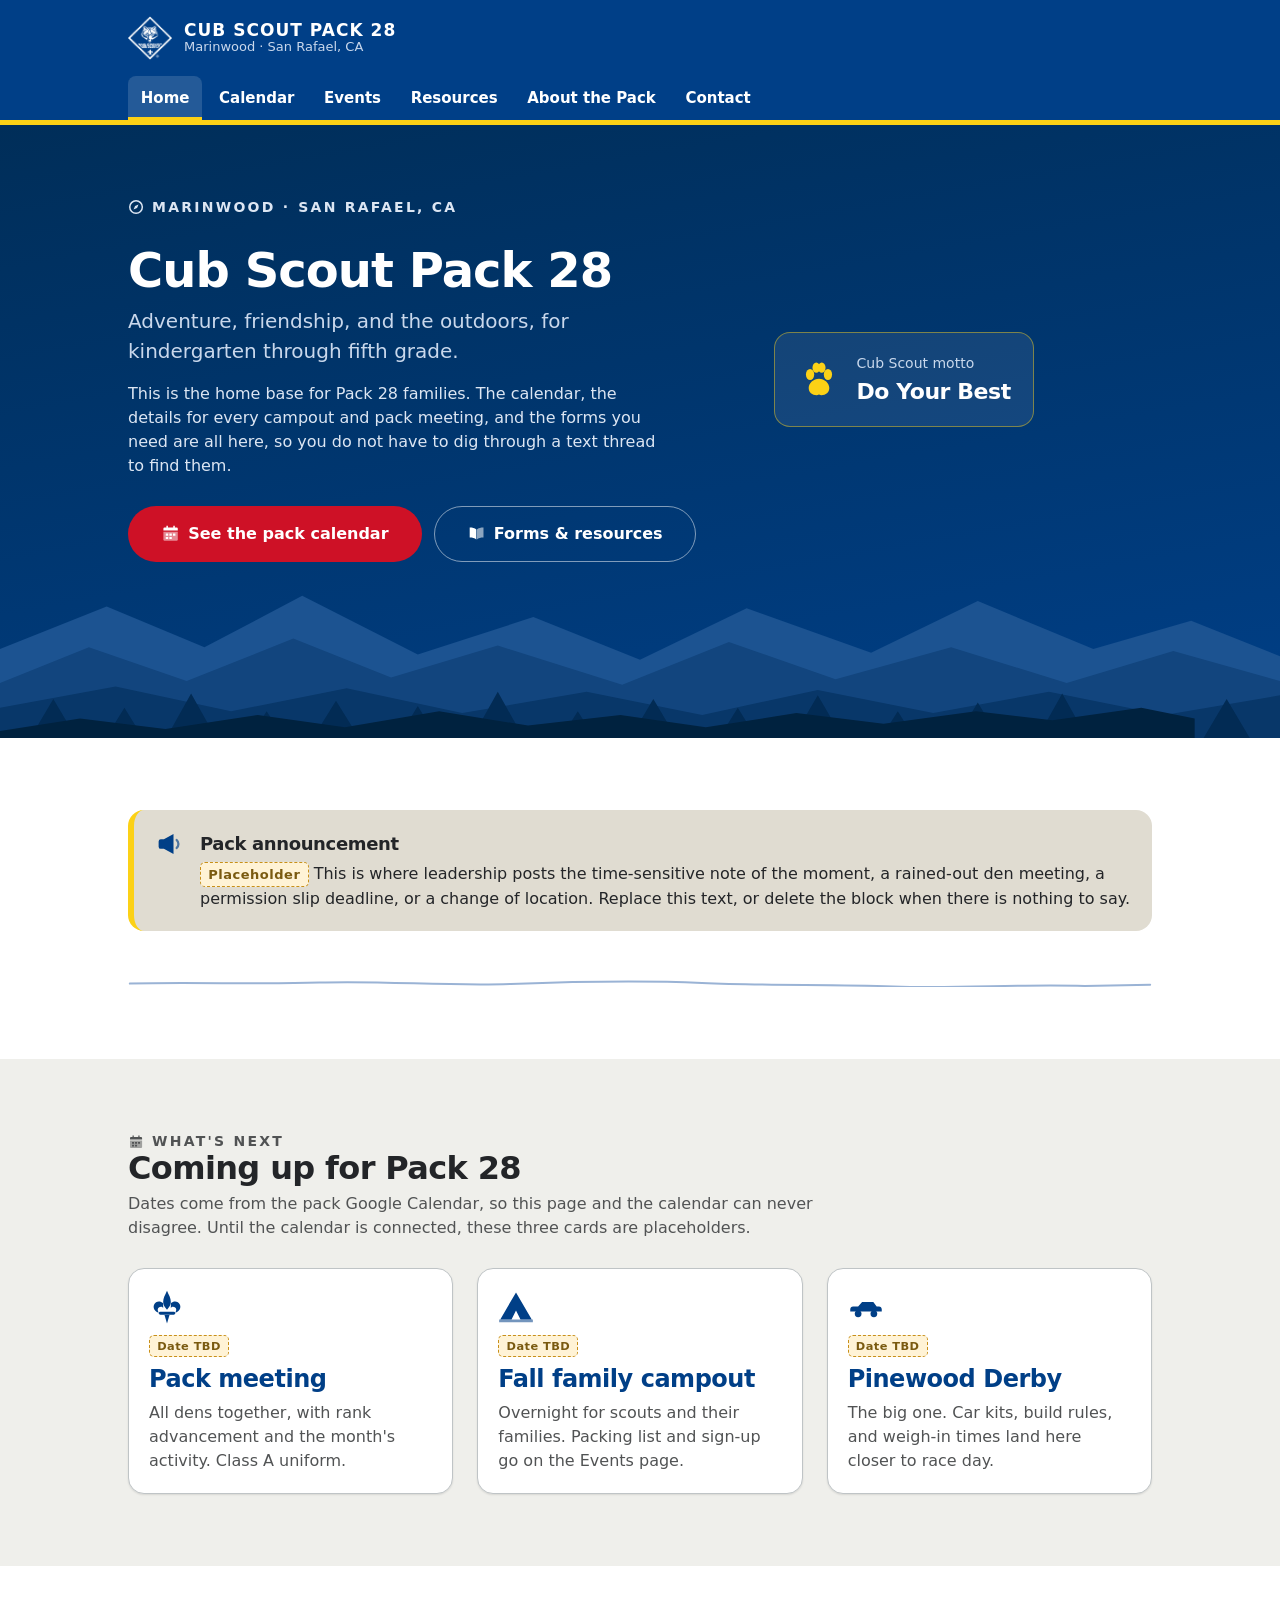
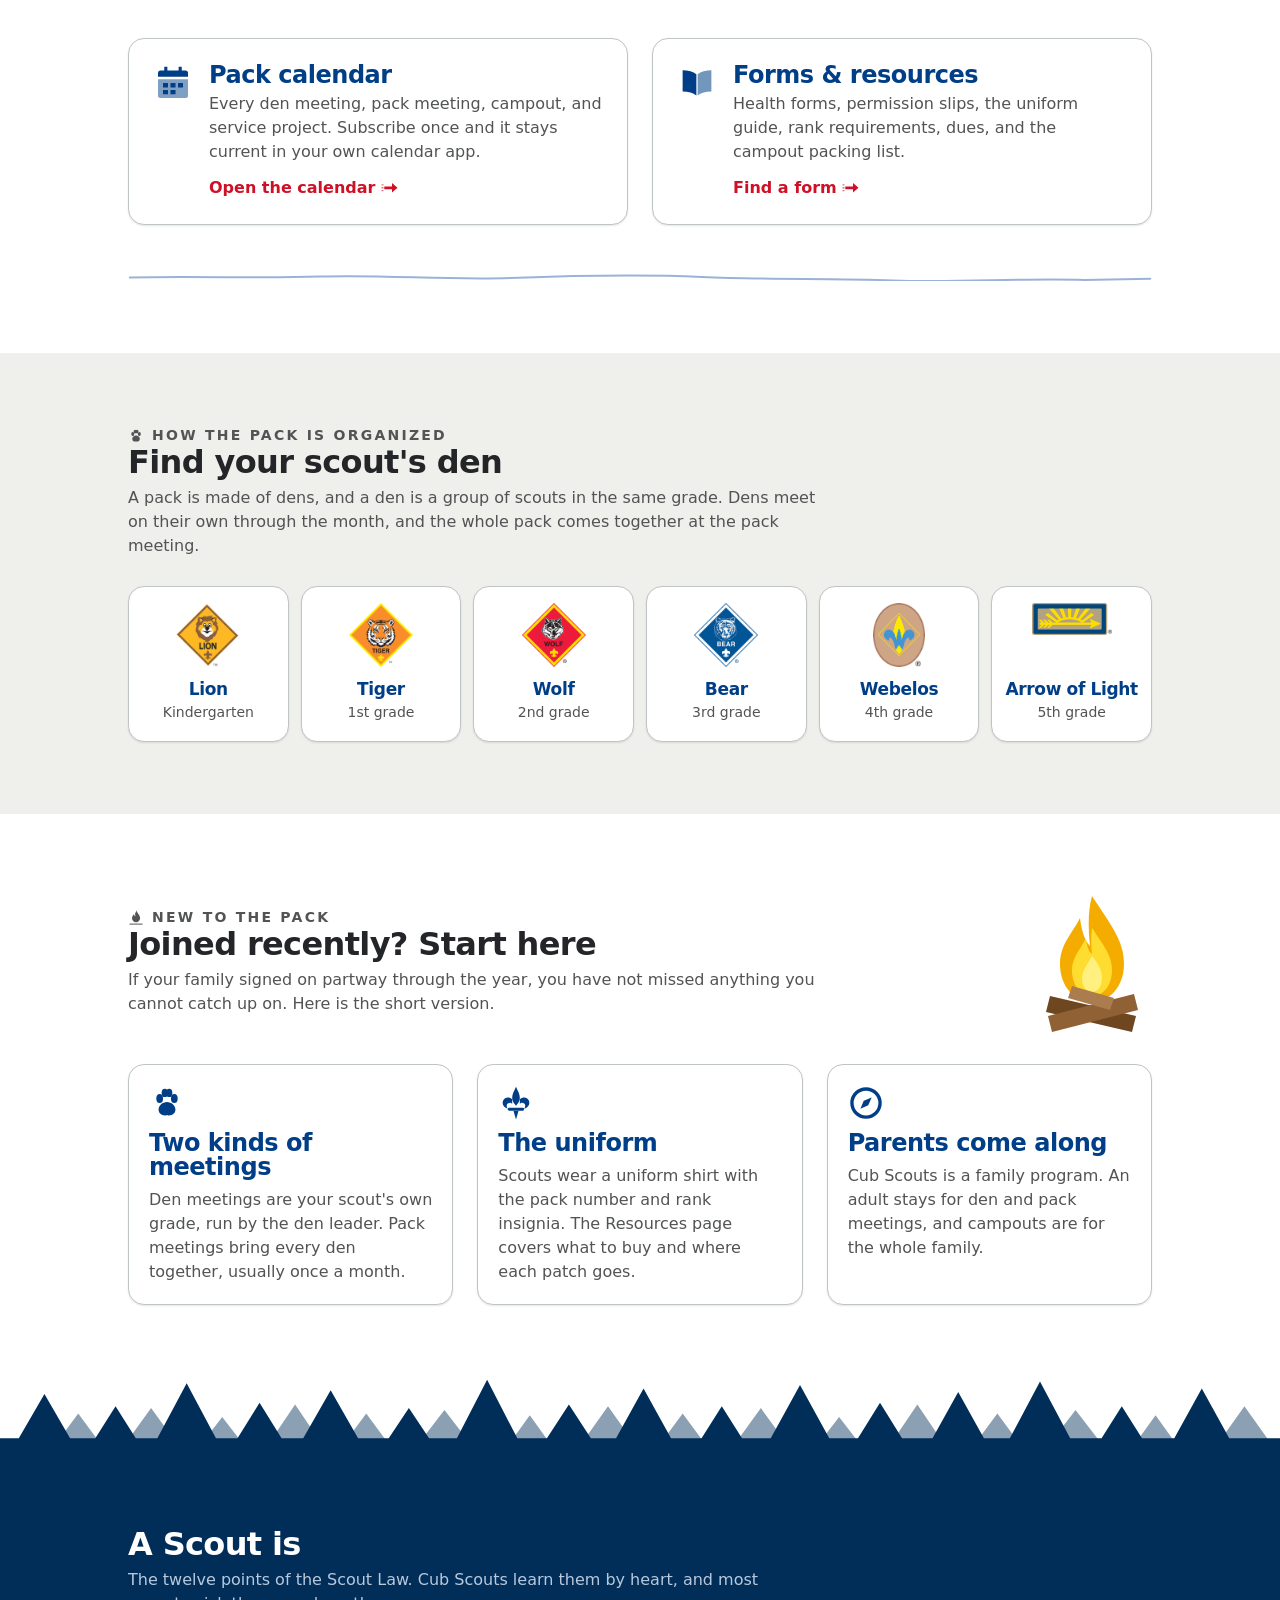
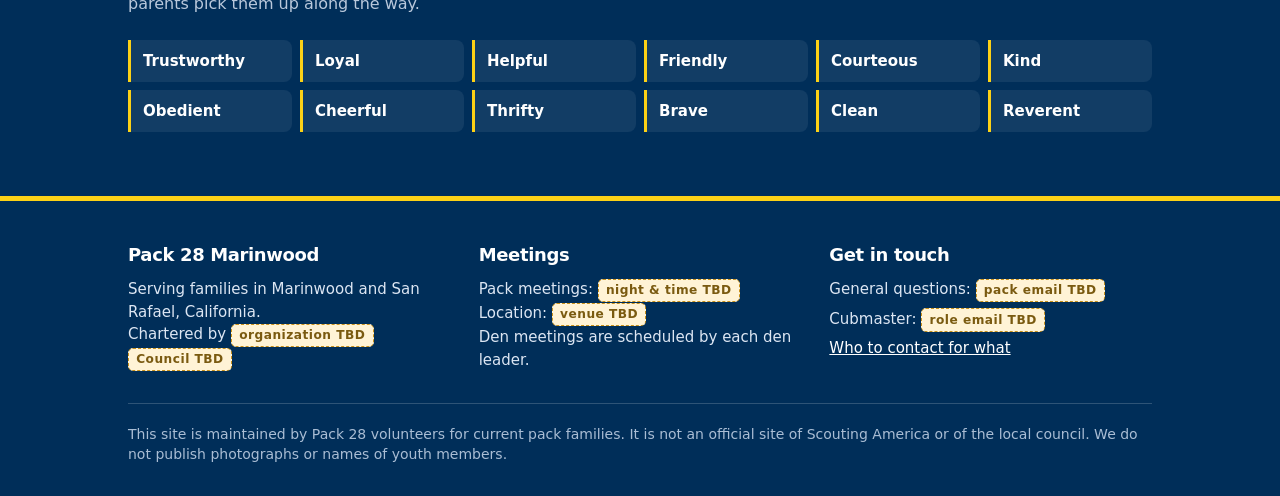
==== index.html @ e6766c7b "Publish Version 2 of the Pack 28 Marinwood site for side-by-side review with Version 1" ====
<!doctype html>
<!--
  Cub Scout Pack 28 Marinwood - homepage (v2)

  Built from "PRD - Cub Scout Pack 28 Website" and
  "Pack 28 Site Style Guide - Version 2". Tier 1 home page requirements:
  what's-next block, announcements, direct links to Calendar and Resources, and
  a plain statement of who the site is for.

  Content is unchanged from Version 1 on purpose. Version 2 is a restyle, so
  the two can be compared on design alone.

  Scope rules carried over from the PRD, do not break them:
    - no photographs of scouts, no youth names
    - no personal phone numbers, home addresses, or personal email addresses
    - event dates live in Google Calendar only, never duplicated into this HTML
  Anything still waiting on pack leadership is marked with <span class="tbd">
  rather than invented.

  This file is the source of truth for the shared layout. Edit the header, nav,
  footer, or sprite here, then run:  python3 tools/sync_shared.py
-->
<html lang="en">
<head>
<meta charset="utf-8">
<meta name="viewport" content="width=device-width, initial-scale=1">
<title>Cub Scout Pack 28 Marinwood | San Rafael, CA</title>
<meta name="description" content="Home base for the families of Cub Scout Pack 28 in Marinwood, San Rafael, California. Pack calendar, event details, forms, and family resources.">
<meta name="robots" content="noindex">
<link rel="stylesheet" href="assets/styles.css">
  <!-- build: 20260903-043119 -->
</head>
<body>

<a class="skip-link" href="#main">Skip to main content</a>

<!-- #shared:sprite -->
<!-- Icon sprite. Inline SVG so the only image requests are the official marks. -->
<svg class="sprite" aria-hidden="true" focusable="false" xmlns="http://www.w3.org/2000/svg">
  <symbol id="i-fleur" viewBox="0 0 64 64">
    <path d="M32 3c-3.6 8.4-6.8 12.6-6.8 20 0 5.5 2.7 8.6 6.8 13.7 4.1-5.1 6.8-8.2 6.8-13.7 0-7.4-3.2-11.6-6.8-20z"/>
    <path d="M25.2 25.2c-5.7-4.8-13.3-3.4-16 2.2-2.9 6 1 12.9 8.2 14.8-2.7-3.7-2.5-7.6.6-9.6 2.9-1.9 5.8-1 7.2 1.2z"/>
    <path d="M38.8 25.2c5.7-4.8 13.3-3.4 16 2.2 2.9 6-1 12.9-8.2 14.8 2.7-3.7 2.5-7.6-.6-9.6-2.9-1.9-5.8-1-7.2 1.2z"/>
    <rect x="17.5" y="40.5" width="29" height="5.2" rx="2.6"/>
    <path d="M27.6 46h8.8L32 61.5z"/>
  </symbol>
  <symbol id="i-paw" viewBox="0 0 64 64">
    <ellipse cx="19" cy="24" rx="6" ry="8"/>
    <ellipse cx="45" cy="24" rx="6" ry="8"/>
    <ellipse cx="28" cy="14" rx="5.5" ry="7.5"/>
    <ellipse cx="36" cy="14" rx="5.5" ry="7.5"/>
    <path d="M32 30c8 0 15 6.4 15 13.6 0 6.4-5 10.4-11.6 10.4-2.2 0-3.4-.8-3.4-.8s-1.2.8-3.4.8C22 54 17 50 17 43.6 17 36.4 24 30 32 30z"/>
  </symbol>
  <symbol id="i-car" viewBox="0 0 64 64">
    <path d="M4 36c0-3 2-5 5-5h9l7-8h20l6 8h4c3 0 5 2 5 5v4H4z"/>
    <circle cx="18" cy="44" r="6"/>
    <circle cx="46" cy="44" r="6"/>
  </symbol>
  <symbol id="i-fire" viewBox="0 0 64 64">
    <path d="M32 4c2 8-4 11-4 18 0 3 1 5 3 7-4-1-7-4-8-8-4 5-7 10-7 16 0 9 7 16 16 16s16-7 16-16c0-13-11-20-16-33z"/>
    <path d="M6 58h52v4H6z"/>
  </symbol>
  <symbol id="i-tent" viewBox="0 0 64 64">
    <path d="M32 6 4 54h20l8-16 8 16h20z"/>
    <path d="M2 54h60v5H2z" opacity=".55"/>
  </symbol>
  <symbol id="i-calendar" viewBox="0 0 64 64">
    <path d="M12 12h40a4 4 0 0 1 4 4v6H8v-6a4 4 0 0 1 4-4z"/>
    <path d="M18 6h5v10h-5zM41 6h5v10h-5z"/>
    <path d="M8 26h48v26a4 4 0 0 1-4 4H12a4 4 0 0 1-4-4z" opacity=".5"/>
    <path d="M16 32h8v7h-8zM28 32h8v7h-8zM40 32h8v7h-8zM16 43h8v7h-8zM28 43h8v7h-8z"/>
  </symbol>
  <symbol id="i-book" viewBox="0 0 64 64">
    <path d="M31 18c-5-4.4-13-6.6-22-6.6v34c9 0 17 2.2 22 6.6z"/>
    <path d="M33 18c5-4.4 13-6.6 22-6.6v34c-9 0-17 2.2-22 6.6z" opacity=".55"/>
  </symbol>
  <symbol id="i-compass" viewBox="0 0 64 64">
    <path d="M32 4a28 28 0 1 0 0 56 28 28 0 0 0 0-56zm0 6a22 22 0 1 1 0 44 22 22 0 0 1 0-44z"/>
    <path d="m42 22-6 14-14 6 6-14z"/>
  </symbol>
  <symbol id="i-mail" viewBox="0 0 64 64">
    <path d="M8 14h48a2 2 0 0 1 2 2v2L32 36 6 18v-2a2 2 0 0 1 2-2z"/>
    <path d="M6 24v24a2 2 0 0 0 2 2h48a2 2 0 0 0 2-2V24L32 42z" opacity=".6"/>
  </symbol>
  <symbol id="i-arrow" viewBox="0 0 64 64">
    <path d="M12 27h28V15l20 17-20 17V37H12z"/>
    <path d="M2 19h7v5H2zM2 29.5h7v5H2zM2 40h7v5H2z" opacity=".6"/>
  </symbol>
  <symbol id="i-megaphone" viewBox="0 0 64 64">
    <path d="M40 9v46L18 43H11a5 5 0 0 1-5-5V26a5 5 0 0 1 5-5h7z"/>
    <path d="M48.5 20.5a15 15 0 0 1 0 23 2.6 2.6 0 0 1-3.2-4 10 10 0 0 0 0-15 2.6 2.6 0 0 1 3.2-4z" opacity=".65"/>
  </symbol>

  <!-- Layered ridge silhouettes. Drawn here, not loaded. Decorative. -->
  <symbol id="art-ridge" viewBox="0 0 1440 220" preserveAspectRatio="xMidYMax slice">
    <path fill="#1C5391" d="M0 220V120l120-48 110 46 110-58 130 66 130-42 120 48 120-58 140 50 120-58 130 54 110-32 100 40v132z"/>
    <path fill="#12457E" d="M0 220v-62l100-40 110 38 120-48 110 44 120-36 140 44 120-48 120 42 130-36 130 40 120-36 120 34v64z"/>
    <path fill="#083769" d="M0 220v-34l130-24 130 28 130-26 130 28 140-24 130 26 130-28 130 26 130-24 130 26 130-22v48z"/>
    <path fill="#022B54" d="M34 220l26-44 26 44zM119 220l21-34 21 34zM187 220l28-50 28 50zM281 220l19-30 19 30zM352 220l26-42 26 42zM448 220l22-36 22 36zM531 220l29-52 29 52zM631 220l19-30 19 30zM709 220l26-44 26 44zM809 220l21-34 21 34zM892 220l28-48 28 48zM991 220l19-30 19 30zM1076 220l24-40 24 40zM1167 220l28-50 28 50zM1271 220l19-32 19 32zM1354 220l26-44 26 44z"/>
    <path fill="#00223F" d="M0 220V212L90 198l96 12 104-16 98 14 106-18 100 16 104-12 96 14 102-16 98 12 104-14 86 10 100-14 60 12V220z"/>
  </symbol>

  <!-- Tree line the Scout Law band rises out of. Decorative. -->
  <symbol id="art-treeline" viewBox="0 0 1440 100" preserveAspectRatio="xMidYMax slice">
    <path fill="currentColor" fill-opacity=".45" d="M66 72l22-30 22 30zM144 72l26-36 26 36zM230 72l20-26 20 26zM305 72l27-40 27 40zM390 72l22-30 22 30zM474 72l26-34 26 34zM576 72l20-28 20 28zM657 72l27-38 27 38zM746 72l22-30 22 30zM830 72l26-36 26 36zM924 72l20-26 20 26zM1005 72l27-40 27 40zM1100 72l22-30 22 30zM1184 72l26-34 26 34zM1280 72l20-28 20 28zM1373 72l27-38 27 38z"/>
    <path fill="currentColor" d="M0 70h1440v30H0zM20 72l30-52 30 52zM106 72l24-38 24 38zM176 72l34-64 34 64zM266 72l26-42 26 42zM340 72l32-56 32 56zM436 72l24-36 24 36zM513 72l35-68 35 68zM614 72l26-40 26 40zM692 72l32-58 32 58zM788 72l24-38 24 38zM866 72l34-62 34 62zM964 72l26-42 26 42zM1048 72l30-54 30 54zM1135 72l35-66 35 66zM1238 72l24-38 24 38zM1320 72l32-58 32 58z"/>
  </symbol>

  <!-- Hand-drawn section rule. Wobbles on purpose. -->
  <symbol id="art-divider" viewBox="0 0 1124 8" preserveAspectRatio="none">
    <path fill="none" stroke="currentColor" stroke-width="2" stroke-linecap="round"
          vector-effect="non-scaling-stroke"
          d="M2 4.6c68-2 138 1.2 208-1 70-2.2 140 3.8 210 1.4s140-3.8 210-1 140 1.2 210 3.4 140-2.4 210-.4l72-1.2"/>
  </symbol>

  <!-- Campfire. Six flat fills, the style guide's campfire accent set. -->
  <symbol id="art-campfire" viewBox="0 0 120 150">
    <path fill="#F5AC00" d="M60 10c18 28 32 44 32 68 0 22-14 38-32 38s-32-16-32-38c0-20 12-30 20-46 2 16 6 24 10 28-2-18-2-36 2-50z"/>
    <path fill="#FFDD30" d="M60 42c12 18 20 28 20 42 0 16-9 26-20 26s-20-10-20-26c0-12 8-20 14-32 1 10 3 14 6 16-1-10-1-18 0-26z"/>
    <path fill="#FFF07F" d="M60 70c8 10 10 16 10 22 0 9-5 14-10 14s-10-5-10-14c0-7 5-13 10-22z"/>
    <path fill="#6E461F" d="m18 110 86 20-4 16-86-20z"/>
    <path fill="#8F6134" d="m16 130 86-22 4 16-86 22z"/>
    <path fill="#AB7C4D" d="m40 100 42 12-4 12-42-12z"/>
  </symbol>
</svg>
<!-- /shared:sprite -->

<!-- #shared:header -->
<header class="site-header">
  <div class="wrap">
    <input class="nav-check" type="checkbox" id="nav-toggle" aria-label="Show navigation menu">
    <div class="header-bar">
      <a class="brand" href="index.html">
        <img class="brand-mark" src="assets/cubscouts-white.png" width="44" height="44" alt="Cub Scouts">
        <span class="brand-text">
          <span class="brand-name">Cub Scout Pack 28</span>
          <span class="brand-place"><span class="nb">Marinwood</span> &middot; <span class="nb">San Rafael, CA</span></span>
        </span>
      </a>
      <label class="nav-label" for="nav-toggle">Menu</label>
    </div>
    <nav class="site-nav" aria-label="Main">
      <ul>
        <li><a href="index.html" aria-current="page">Home</a></li>
        <li><a href="calendar.html">Calendar</a></li>
        <li><a href="events.html">Events</a></li>
        <li><a href="resources.html">Resources</a></li>
        <li><a href="about.html">About the Pack</a></li>
        <li><a href="contact.html">Contact</a></li>
      </ul>
    </nav>
  </div>
</header>
<!-- /shared:header -->

<main id="main">

  <section class="hero">
    <div class="wrap hero-inner">
      <div>
        <p class="hero-kicker">
          <svg class="icon" aria-hidden="true"><use href="#i-compass"></use></svg>
          Marinwood &middot; <span class="nb">San Rafael, CA</span>
        </p>
        <h1>
          Cub Scout Pack 28
          <span class="thin">Adventure, friendship, and the outdoors, for kindergarten through fifth grade.</span>
        </h1>
        <p>
          This is the home base for Pack&nbsp;28 families. The calendar, the details for every
          campout and pack meeting, and the forms you need are all here, so you do not have to
          dig through a text thread to find them.
        </p>
        <div class="hero-actions">
          <a class="btn btn-primary btn-lg" href="calendar.html">
            <svg class="icon" aria-hidden="true"><use href="#i-calendar"></use></svg>
            See the pack calendar
          </a>
          <a class="btn btn-ghost btn-lg" href="resources.html">
            <svg class="icon" aria-hidden="true"><use href="#i-book"></use></svg>
            Forms &amp; resources
          </a>
        </div>
      </div>
      <div class="motto-badge">
        <svg class="icon" aria-hidden="true"><use href="#i-paw"></use></svg>
        <div>
          <span>Cub Scout motto</span>
          <b>Do Your Best</b>
        </div>
      </div>
    </div>
    <svg class="hero-ridge" aria-hidden="true"><use href="#art-ridge"></use></svg>
  </section>

  <section class="section">
    <div class="wrap">
      <div class="announce" role="note">
        <svg class="icon" aria-hidden="true"><use href="#i-megaphone"></use></svg>
        <div>
          <h2>Pack announcement</h2>
          <p>
            <span class="tbd">Placeholder</span> This is where leadership posts the
            time-sensitive note of the moment, a rained-out den meeting, a permission slip
            deadline, or a change of location. Replace this text, or delete the block when
            there is nothing to say.
          </p>
        </div>
      </div>
      <svg class="divider" aria-hidden="true"><use href="#art-divider"></use></svg>
    </div>
  </section>

  <section class="section section-warm" aria-labelledby="whats-next">
    <div class="wrap">
      <div class="section-head">
        <p class="eyebrow">
          <svg class="icon" aria-hidden="true"><use href="#i-calendar"></use></svg>
          What's next
        </p>
        <h2 id="whats-next">Coming up for Pack 28</h2>
        <p>
          Dates come from the pack Google Calendar, so this page and the calendar can never
          disagree. Until the calendar is connected, these three cards are placeholders.
        </p>
      </div>

      <div class="grid grid-3">
        <article class="card event-card">
          <svg class="icon" aria-hidden="true"><use href="#i-fleur"></use></svg>
          <p class="event-when"><span class="tbd">Date TBD</span></p>
          <h3>Pack meeting</h3>
          <p>All dens together, with rank advancement and the month's activity. Class A uniform.</p>
        </article>
        <article class="card event-card">
          <svg class="icon" aria-hidden="true"><use href="#i-tent"></use></svg>
          <p class="event-when"><span class="tbd">Date TBD</span></p>
          <h3>Fall family campout</h3>
          <p>Overnight for scouts and their families. Packing list and sign-up go on the Events page.</p>
        </article>
        <article class="card event-card">
          <svg class="icon" aria-hidden="true"><use href="#i-car"></use></svg>
          <p class="event-when"><span class="tbd">Date TBD</span></p>
          <h3>Pinewood Derby</h3>
          <p>The big one. Car kits, build rules, and weigh-in times land here closer to race day.</p>
        </article>
      </div>
    </div>
  </section>

  <section class="section">
    <div class="wrap">
      <div class="grid grid-2">
        <a class="card link-card" href="calendar.html">
          <svg class="icon" aria-hidden="true"><use href="#i-calendar"></use></svg>
          <div>
            <h3>Pack calendar</h3>
            <p>Every den meeting, pack meeting, campout, and service project. Subscribe once and it stays current in your own calendar app.</p>
            <span class="go">Open the calendar
              <svg class="icon" aria-hidden="true"><use href="#i-arrow"></use></svg>
            </span>
          </div>
        </a>
        <a class="card link-card" href="resources.html">
          <svg class="icon" aria-hidden="true"><use href="#i-book"></use></svg>
          <div>
            <h3>Forms &amp; resources</h3>
            <p>Health forms, permission slips, the uniform guide, rank requirements, dues, and the campout packing list.</p>
            <span class="go">Find a form
              <svg class="icon" aria-hidden="true"><use href="#i-arrow"></use></svg>
            </span>
          </div>
        </a>
      </div>
      <svg class="divider" aria-hidden="true"><use href="#art-divider"></use></svg>
    </div>
  </section>

  <section class="section section-warm" aria-labelledby="dens">
    <div class="wrap">
      <div class="section-head">
        <p class="eyebrow">
          <svg class="icon" aria-hidden="true"><use href="#i-paw"></use></svg>
          How the pack is organized
        </p>
        <h2 id="dens">Find your scout's den</h2>
        <p>
          A pack is made of dens, and a den is a group of scouts in the same grade. Dens meet on
          their own through the month, and the whole pack comes together at the pack meeting.
        </p>
      </div>

      <div class="grid den-grid">
        <div class="card den">
          <span class="den-mark"><img src="assets/rank-lion.png" width="80" height="76" alt="Lion rank emblem"></span>
          <b>Lion</b><span>Kindergarten</span>
        </div>
        <div class="card den">
          <span class="den-mark"><img src="assets/rank-tiger.png" width="80" height="80" alt="Tiger rank emblem"></span>
          <b>Tiger</b><span>1st grade</span>
        </div>
        <div class="card den">
          <span class="den-mark"><img src="assets/rank-wolf.png" width="80" height="80" alt="Wolf rank emblem"></span>
          <b>Wolf</b><span>2nd grade</span>
        </div>
        <div class="card den">
          <span class="den-mark"><img src="assets/rank-bear.png" width="80" height="80" alt="Bear rank emblem"></span>
          <b>Bear</b><span>3rd grade</span>
        </div>
        <div class="card den">
          <span class="den-mark"><img src="assets/rank-webelos.png" width="66" height="80" alt="Webelos rank emblem"></span>
          <b>Webelos</b><span>4th grade</span>
        </div>
        <div class="card den">
          <span class="den-mark"><img src="assets/rank-arrow-of-light.png" width="80" height="32" alt="Arrow of Light rank emblem"></span>
          <b>Arrow of Light</b><span>5th grade</span>
        </div>
      </div>
    </div>
  </section>

  <section class="section" aria-labelledby="new-families">
    <div class="wrap">
      <div class="head-with-art">
        <div class="section-head">
          <p class="eyebrow">
            <svg class="icon" aria-hidden="true"><use href="#i-fire"></use></svg>
            New to the pack
          </p>
          <h2 id="new-families">Joined recently? Start here</h2>
          <p>
            If your family signed on partway through the year, you have not missed anything you
            cannot catch up on. Here is the short version.
          </p>
        </div>
        <svg class="campfire" aria-hidden="true"><use href="#art-campfire"></use></svg>
      </div>

      <div class="grid grid-3">
        <article class="card event-card">
          <svg class="icon" aria-hidden="true"><use href="#i-paw"></use></svg>
          <h3>Two kinds of meetings</h3>
          <p>Den meetings are your scout's own grade, run by the den leader. Pack meetings bring every den together, usually once a month.</p>
        </article>
        <article class="card event-card">
          <svg class="icon" aria-hidden="true"><use href="#i-fleur"></use></svg>
          <h3>The uniform</h3>
          <p>Scouts wear a uniform shirt with the pack number and rank insignia. The Resources page covers what to buy and where each patch goes.</p>
        </article>
        <article class="card event-card">
          <svg class="icon" aria-hidden="true"><use href="#i-compass"></use></svg>
          <h3>Parents come along</h3>
          <p>Cub Scouts is a family program. An adult stays for den and pack meetings, and campouts are for the whole family.</p>
        </article>
      </div>
    </div>
  </section>

  <svg class="treeline" aria-hidden="true"><use href="#art-treeline"></use></svg>

  <section class="law" aria-labelledby="scout-law">
    <div class="wrap">
      <h2 id="scout-law">A Scout is</h2>
      <p>The twelve points of the Scout Law. Cub Scouts learn them by heart, and most parents pick them up along the way.</p>
      <ul class="law-list">
        <li>Trustworthy</li>
        <li>Loyal</li>
        <li>Helpful</li>
        <li>Friendly</li>
        <li>Courteous</li>
        <li>Kind</li>
        <li>Obedient</li>
        <li>Cheerful</li>
        <li>Thrifty</li>
        <li>Brave</li>
        <li>Clean</li>
        <li>Reverent</li>
      </ul>
    </div>
  </section>

</main>

<!-- #shared:footer -->
<footer class="site-footer">
  <div class="wrap">
    <div class="footer-grid">
      <div>
        <h2>Pack 28 Marinwood</h2>
        <p style="margin:0">
          Serving families in Marinwood and San Rafael, California.<br>
          Chartered by <span class="tbd">organization TBD</span><br>
          <span class="tbd">Council TBD</span>
        </p>
      </div>
      <div>
        <h2>Meetings</h2>
        <p style="margin:0">
          Pack meetings: <span class="tbd">night &amp; time TBD</span><br>
          Location: <span class="tbd">venue TBD</span><br>
          Den meetings are scheduled by each den leader.
        </p>
      </div>
      <div>
        <h2>Get in touch</h2>
        <ul>
          <li>General questions: <span class="tbd">pack email TBD</span></li>
          <li>Cubmaster: <span class="tbd">role email TBD</span></li>
          <li><a href="contact.html">Who to contact for what</a></li>
        </ul>
      </div>
    </div>
    <p class="footer-note">
      This site is maintained by Pack 28 volunteers for current pack families. It is not an
      official site of Scouting America or of the local council. We do not publish photographs
      or names of youth members.
    </p>
  </div>
</footer>
<!-- /shared:footer -->

</body>
</html>
---- assets/styles.css ----
/* ==========================================================================
   Cub Scout Pack 28 Marinwood — shared stylesheet, Version 2

   Built to "Pack 28 Site Style Guide - Version 2". Mobile-first without
   exception: base rules target 375px and every media query is min-width.

   Thesis: warm paper ground, navy as ink, red as the action, gold as the
   accent, flat-vector outdoors instead of empty color fields.

   No build tools. No external fonts, no CDN, no analytics. The only image
   requests are the official Scouting marks in assets/, served same-origin.
   ========================================================================== */

:root {
  /* Core — read from the live official Scouting America system. */
  --blue:       #003F87;
  --blue-deep:  #002E59;
  --blue-mid:   #145298;
  --red:        #CE1126;   /* the action color: primary buttons and alerts */
  --red-deep:   #A50E1E;
  --gold:       #FCD116;   /* accent and rules only, never a text color */
  --green:      #006B3F;   /* outdoor categorisation only, used sparingly */

  /* Neutrals */
  --ink:        #232528;
  --ink-muted:  #515354;
  --paper:      #FFFFFF;
  --paper-warm: #EFEFEB;
  --paper-cool: #EBF0F2;   /* data-shaped pages: the calendar */
  --sand:       #E0DCD1;
  --line:       #BFC4C6;
  --line-soft:  #9AB3D5;   /* the hand-drawn section divider */

  /* One family for everything. Matching Inter's proportions through weight
     and tracking rather than by loading the font. */
  --font: system-ui, -apple-system, "Segoe UI", Roboto, Helvetica, Arial, sans-serif;

  --wrap: 68rem;
  --gutter: 1.25rem;
  --radius: 16px;
  --radius-input: 8px;
  --radius-pill: 999px;
}

*, *::before, *::after { box-sizing: border-box; }

html { -webkit-text-size-adjust: 100%; scroll-behavior: smooth; }

body {
  margin: 0;
  background: var(--paper);
  color: var(--ink);
  font-family: var(--font);
  font-size: 16px;
  line-height: 1.5;
}

@media (prefers-reduced-motion: reduce) {
  html { scroll-behavior: auto; }
  *, *::before, *::after { animation: none !important; transition: none !important; }
}

img, svg { max-width: 100%; }

/* Every heading: weight 800, negative tracking, mixed case. */
h1, h2, h3 { font-weight: 800; letter-spacing: -.02em; margin: 0; }
h1 { font-size: 32px; line-height: 34px; }
h2 { font-size: 26px; line-height: 30px; color: var(--ink); }
h3 { font-size: 20px; line-height: 24px; color: var(--blue); }

@media (min-width: 52rem) {
  h1 { font-size: 48px; line-height: 48px; }
  h2 { font-size: 32px; line-height: 32px; }
  h3 { font-size: 24px; line-height: 24px; }
}

p { margin: 0 0 1rem; }
p:last-child { margin-bottom: 0; }

a { color: var(--blue); }
a:hover { color: var(--blue-deep); }

/* Focus: 3px blue on light ground, 3px gold on dark. */
:focus-visible {
  outline: 3px solid var(--blue);
  outline-offset: 3px;
  border-radius: 4px;
}
.site-header :focus-visible,
.hero :focus-visible,
.law :focus-visible,
.site-footer :focus-visible {
  outline-color: var(--gold);
}

.wrap {
  width: 100%;
  max-width: var(--wrap);
  margin-inline: auto;
  padding-inline: var(--gutter);
}
@media (min-width: 46rem) { .wrap { padding-inline: 2rem; } }

.skip-link {
  position: absolute;
  left: -9999px;
  top: 0;
  background: var(--gold);
  color: var(--ink);
  padding: .75rem 1.25rem;
  font-weight: 700;
  z-index: 100;
}
.skip-link:focus { left: 0; }

/* --- icons ---------------------------------------------------------------- */

.icon {
  width: 1.5em;
  height: 1.5em;
  fill: currentColor;
  flex: none;
  vertical-align: -.35em;
}
.sprite { position: absolute; width: 0; height: 0; overflow: hidden; }

/* --- site header ---------------------------------------------------------- */

.site-header {
  background: var(--blue);
  color: #fff;
  border-bottom: 5px solid var(--gold);
}
.site-header a { color: #fff; text-decoration: none; }

.header-bar {
  display: flex;
  align-items: center;
  justify-content: space-between;
  gap: 1rem;
  padding-block: .75rem;
}

.brand {
  display: flex;
  align-items: center;
  gap: .75rem;
  min-width: 0;
}
/* Official Cub Scouts diamond. White variant, because the full-colour mark's
   lighter blue clashes with the header field. Never recoloured or inverted. */
.brand-mark {
  width: 44px;
  height: 44px;
  flex: none;
  display: block;
}
.brand-text { display: flex; flex-direction: column; line-height: 1.15; min-width: 0; }
.brand-name {
  font-weight: 800;
  font-size: 17px;
  letter-spacing: .06em;
  text-transform: uppercase;   /* allowed: this is the pack wordmark */
}
.brand-place {
  font-size: 13px;
  color: #C9D8EC;
  letter-spacing: 0;
}
/* keep "San Rafael, CA" from breaking mid-phrase in a narrow header */
.nb { white-space: nowrap; }

@media (max-width: 26rem) {
  .brand-mark { width: 36px; height: 36px; }
  .brand-name { font-size: 15px; letter-spacing: .04em; }
  .brand-place { font-size: 12px; }
}

/* Menu opens with a checkbox so navigation works with JavaScript disabled. */
.nav-check { position: absolute; opacity: 0; width: 1px; height: 1px; }

.nav-label {
  display: inline-flex;
  align-items: center;
  justify-content: center;
  gap: .5rem;
  min-height: 48px;
  padding: 0 1.25rem;
  border: 1px solid rgba(255, 255, 255, .5);
  border-radius: var(--radius-pill);
  font-weight: 700;
  font-size: 16px;
  cursor: pointer;
  user-select: none;
}
.nav-label:hover { background: rgba(255, 255, 255, .1); }
.nav-check:focus-visible ~ .header-bar .nav-label {
  outline: 3px solid var(--gold);
  outline-offset: 3px;
}

.site-nav {
  display: none;
  padding-bottom: 1rem;
}
.nav-check:checked ~ .site-nav { display: block; }

.site-nav ul {
  list-style: none;
  margin: 0;
  padding: 0;
  display: flex;
  flex-direction: column;
  gap: .125rem;
}
.site-nav a {
  display: flex;
  align-items: center;
  min-height: 48px;
  padding: 0 .75rem;
  border-radius: var(--radius-input);
  font-weight: 600;
}
.site-nav a:hover { background: rgba(255, 255, 255, .12); }
.site-nav a[aria-current="page"] {
  background: rgba(255, 255, 255, .14);
  box-shadow: inset 3px 0 0 var(--gold);
}

@media (min-width: 46rem) {
  .nav-label { display: none; }
  .site-nav { display: block !important; padding-bottom: 0; }
  .header-bar { padding-block: 1rem; }
  .site-nav ul { flex-direction: row; gap: .25rem; }
  .site-nav a { min-height: 44px; padding: 0 .8rem; font-size: 15px; }
  .site-nav a[aria-current="page"] {
    box-shadow: inset 0 -3px 0 var(--gold);
    border-radius: var(--radius-input) var(--radius-input) 0 0;
  }
}

/* --- hero and page head --------------------------------------------------- */

.hero {
  position: relative;
  background: linear-gradient(170deg, var(--blue-deep) 0%, var(--blue) 100%);
  color: #fff;
  overflow: hidden;
}

.hero-inner {
  position: relative;
  z-index: 1;
  padding-block: 2.5rem 8rem;
  display: grid;
  gap: 1.75rem;
}

/* Layered ridge silhouettes, drawn here rather than loaded. Decorative. */
.hero-ridge {
  position: absolute;
  left: 0;
  bottom: 0;
  width: 100%;
  height: 96px;
  display: block;
  pointer-events: none;
}

.hero-kicker {
  display: inline-flex;
  align-items: center;
  gap: .5rem;
  margin: 0 0 .875rem;
  font-size: 14px;
  font-weight: 700;
  letter-spacing: .16em;
  text-transform: uppercase;   /* allowed: eyebrow above a heading */
  color: var(--gold);
}
.hero-kicker .icon { width: 1.15em; height: 1.15em; }

.hero h1 { color: #fff; margin: 0 0 1rem; }
.hero h1 .thin {
  display: block;
  font-weight: 400;
  font-size: 18px;
  line-height: 26px;
  letter-spacing: 0;
  color: #C9D8EC;
  margin-top: .75rem;
  max-width: 32rem;
}

.hero p { color: #DCE6F3; max-width: 34rem; margin-bottom: 1.75rem; }

.hero-actions { display: flex; flex-wrap: wrap; gap: .75rem; }

.motto-badge {
  justify-self: start;
  display: flex;
  align-items: center;
  gap: 1rem;
  padding: 1.125rem 1.375rem;
  background: rgba(255, 255, 255, .08);
  border: 1px solid rgba(252, 209, 22, .45);
  border-radius: var(--radius);
}
.motto-badge .icon { width: 2.75rem; height: 2.75rem; color: var(--gold); }
.motto-badge b { display: block; font-size: 22px; font-weight: 800; letter-spacing: -.02em; }
.motto-badge span { font-size: 14px; color: #C9D8EC; }

@media (min-width: 52rem) {
  .hero-inner {
    grid-template-columns: 1.6fr 1fr;
    align-items: center;
    padding-block: 4.5rem 11rem;
    gap: 2.5rem;
  }
  .hero-ridge { height: 176px; }
  .hero h1 .thin { font-size: 20px; line-height: 30px; }
}

/* Shallow variant for the five subpages: same language, less height. */
.hero-sm .hero-inner { padding-block: 2rem 6.5rem; }
.hero-sm .hero-ridge { height: 72px; }
.hero-sm .lede { color: #DCE6F3; font-size: 18px; max-width: 38rem; margin: 1rem 0 0; }
@media (min-width: 52rem) {
  .hero-sm .hero-inner { padding-block: 3.5rem 8.5rem; }
  .hero-sm .hero-ridge { height: 128px; }
}

/* --- buttons -------------------------------------------------------------- */

.btn {
  display: inline-flex;
  align-items: center;
  justify-content: center;
  gap: .5rem;
  min-height: 48px;
  padding: 12px 32px;
  border-radius: var(--radius-pill);
  font-size: 16px;
  font-weight: 700;
  text-transform: none;
  border: 1px solid transparent;
  text-decoration: none;
}
.btn .icon { width: 1.2em; height: 1.2em; }
.btn-primary { background: var(--red); color: #fff; }
.btn-primary:hover { background: var(--red-deep); color: #fff; }
.btn-secondary { background: #fff; color: var(--ink); border-color: var(--line); }
.btn-secondary:hover { background: var(--paper-warm); color: var(--ink); }
.btn-ghost { background: transparent; color: #fff; border-color: rgba(255, 255, 255, .5); }
.btn-ghost:hover { background: rgba(255, 255, 255, .12); color: #fff; }

@media (min-width: 52rem) { .btn-lg { min-height: 56px; } }

/* --- sections and grounds -------------------------------------------------- */

.section { padding-block: 3rem; background: var(--paper); }
.section-warm { background: var(--paper-warm); }
.section-cool { background: var(--paper-cool); }

@media (min-width: 52rem) { .section { padding-block: 4.5rem; } }

.section-head { margin-bottom: 1.75rem; max-width: 44rem; }
.section-head h2 { margin: 0 0 .5rem; }
.section-head p { margin: 0; color: var(--ink-muted); }

.eyebrow {
  display: flex;
  align-items: center;
  gap: .5rem;
  font-size: 14px;
  font-weight: 700;
  letter-spacing: .16em;
  text-transform: uppercase;   /* allowed: eyebrow above a heading */
  color: var(--blue-mid);
  margin: 0 0 .5rem;
}
.eyebrow .icon { width: 1.15em; height: 1.15em; }

/* Hand-drawn hairline instead of a border. Sits at the foot of a section,
   with the section's own bottom padding giving the clearance below. */
.divider {
  display: block;
  width: 100%;
  height: 8px;
  margin-top: 3rem;
  color: var(--line-soft);
}

/* --- cards ---------------------------------------------------------------- */

.card {
  background: #fff;
  border-radius: var(--radius);
  border: 1px solid var(--line);
  box-shadow: 0 1px 2px rgba(0, 0, 0, .1);
  padding: 1.25rem;
}

.grid {
  display: grid;
  gap: 1rem;
  grid-template-columns: 1fr;
}
@media (min-width: 44rem) { .grid-3 { grid-template-columns: repeat(3, 1fr); } }
@media (min-width: 44rem) { .grid-2 { grid-template-columns: repeat(2, 1fr); } }
@media (min-width: 52rem) { .grid { gap: 1.5rem; } }

/* --- announcement --------------------------------------------------------- */

.announce {
  display: flex;
  gap: 1rem;
  padding: 1.25rem 1.375rem;
  background: var(--sand);
  border-left: 6px solid var(--gold);
  border-radius: var(--radius);
}
.announce .icon { width: 1.75rem; height: 1.75rem; color: var(--blue); }
.announce h2 {
  font-size: 18px;
  line-height: 28px;
  margin: 0 0 .25rem;
  color: var(--ink);
}
.announce p { margin: 0; }

/* --- event cards ---------------------------------------------------------- */

.event-card { display: flex; flex-direction: column; gap: .6rem; }
.event-card .icon { width: 2.25rem; height: 2.25rem; color: var(--blue); }
.event-card h3 { margin: 0; }
.event-card p { margin: 0; color: var(--ink-muted); }
.event-when { font-size: 14px; font-weight: 700; color: var(--ink-muted); }

/* Anything still waiting on pack leadership is marked, never invented.
   Carried over from Version 1 unchanged. */
.tbd {
  display: inline-block;
  padding: .1rem .45rem;
  background: #fff3d6;
  border: 1px dashed #c8901a;
  border-radius: 5px;
  font-size: .8125em;
  font-weight: 700;
  letter-spacing: .04em;
  color: #7a5a10;
  text-transform: none;
}

/* --- two big link cards --------------------------------------------------- */

.link-card {
  display: flex;
  gap: 1rem;
  align-items: flex-start;
  padding: 1.5rem;
  text-decoration: none;
  color: var(--ink);
}
.link-card:hover { border-color: var(--blue); color: var(--ink); }
.link-card .icon { width: 2.5rem; height: 2.5rem; color: var(--blue); }
.link-card h3 { margin: 0 0 .35rem; }
.link-card p { margin: 0; color: var(--ink-muted); }
.link-card .go {
  display: inline-flex;
  align-items: center;
  gap: .35rem;
  margin-top: .75rem;
  font-weight: 700;
  color: var(--red);
}
.link-card .go .icon { width: 1.1em; height: 1.1em; color: var(--red); }

/* --- dens ----------------------------------------------------------------- */

/* Den cards stay white. The style guide's coloured category tile would put the
   official rank emblems on a blue field, and the emblems carry a lighter blue
   that must not sit against --blue. The mark rules win; the emblems supply the
   colour instead. */
.den-grid { grid-template-columns: repeat(2, 1fr); gap: .75rem; }
@media (min-width: 44rem) { .den-grid { grid-template-columns: repeat(3, 1fr); } }
@media (min-width: 62rem) { .den-grid { grid-template-columns: repeat(6, 1fr); } }

.den {
  text-align: center;
  padding: 1rem .75rem 1.125rem;
}
.den-mark {
  height: 64px;
  display: flex;
  align-items: center;
  justify-content: center;
  margin-bottom: .6rem;
}
.den-mark img { max-height: 64px; max-width: 100%; width: auto; }
.den b { display: block; font-size: 17px; font-weight: 800; letter-spacing: -.02em; color: var(--blue); }
.den span { display: block; font-size: 14px; color: var(--ink-muted); }

/* --- campfire figure ------------------------------------------------------ */

.head-with-art {
  display: grid;
  gap: 1.25rem;
  align-items: center;
  margin-bottom: 1.75rem;
}
.head-with-art .section-head { margin-bottom: 0; }
.campfire { width: 104px; height: 130px; justify-self: start; }
@media (min-width: 44rem) {
  .head-with-art { grid-template-columns: 1fr auto; gap: 2rem; }
  .campfire { width: 120px; height: 150px; justify-self: end; }
}

/* --- treeline and the one colour band ------------------------------------- */

.treeline {
  display: block;
  width: 100%;
  height: 56px;
  background: var(--paper);
  color: var(--blue-deep);
  margin-bottom: -1px;
}
@media (min-width: 52rem) { .treeline { height: 88px; } }

.law {
  background: var(--blue-deep);
  color: #fff;
  padding-block: 3rem;
}
@media (min-width: 52rem) { .law { padding-block: 4rem; } }
.law h2 { color: #fff; margin: 0 0 .5rem; }
.law > .wrap > p { color: #B9C8DB; margin: 0 0 1.5rem; max-width: 40rem; }
.law-list {
  list-style: none;
  margin: 0;
  padding: 0;
  display: grid;
  gap: .5rem;
  grid-template-columns: repeat(2, 1fr);
}
@media (min-width: 44rem) { .law-list { grid-template-columns: repeat(4, 1fr); } }
@media (min-width: 62rem) { .law-list { grid-template-columns: repeat(6, 1fr); } }
.law-list li {
  padding: .6rem .75rem;
  background: rgba(255, 255, 255, .07);
  border-left: 3px solid var(--gold);
  border-radius: 0 var(--radius-input) var(--radius-input) 0;
  font-size: 15px;
  font-weight: 600;
}

/* --- footer --------------------------------------------------------------- */

.site-footer {
  background: var(--blue-deep);
  color: #DCE6F3;
  border-top: 5px solid var(--gold);
  padding-block: 2.5rem 2rem;
  font-size: 15px;
}
.site-footer a { color: #fff; }
.footer-grid {
  display: grid;
  gap: 1.75rem;
  grid-template-columns: 1fr;
}
@media (min-width: 44rem) { .footer-grid { grid-template-columns: repeat(3, 1fr); } }
.site-footer h2 {
  font-size: 18px;
  line-height: 28px;
  color: #fff;
  margin: 0 0 .6rem;
}
.site-footer ul { list-style: none; margin: 0; padding: 0; }
.site-footer li { margin-bottom: .35rem; }
.footer-note {
  margin-top: 2rem;
  padding-top: 1.25rem;
  border-top: 1px solid rgba(255, 255, 255, .18);
  font-size: 14px;
  line-height: 20px;
  color: #A9BDD4;
}

/* --- subpage body --------------------------------------------------------- */

.stub-panel {
  max-width: 44rem;
}
.stub-panel h2 { font-size: 20px; line-height: 28px; margin: 0 0 .75rem; }
.stub-panel ul { margin: 0; padding-left: 1.15rem; color: var(--ink-muted); }
.stub-panel li { margin-bottom: .4rem; }
.stub-panel li:last-child { margin-bottom: 0; }
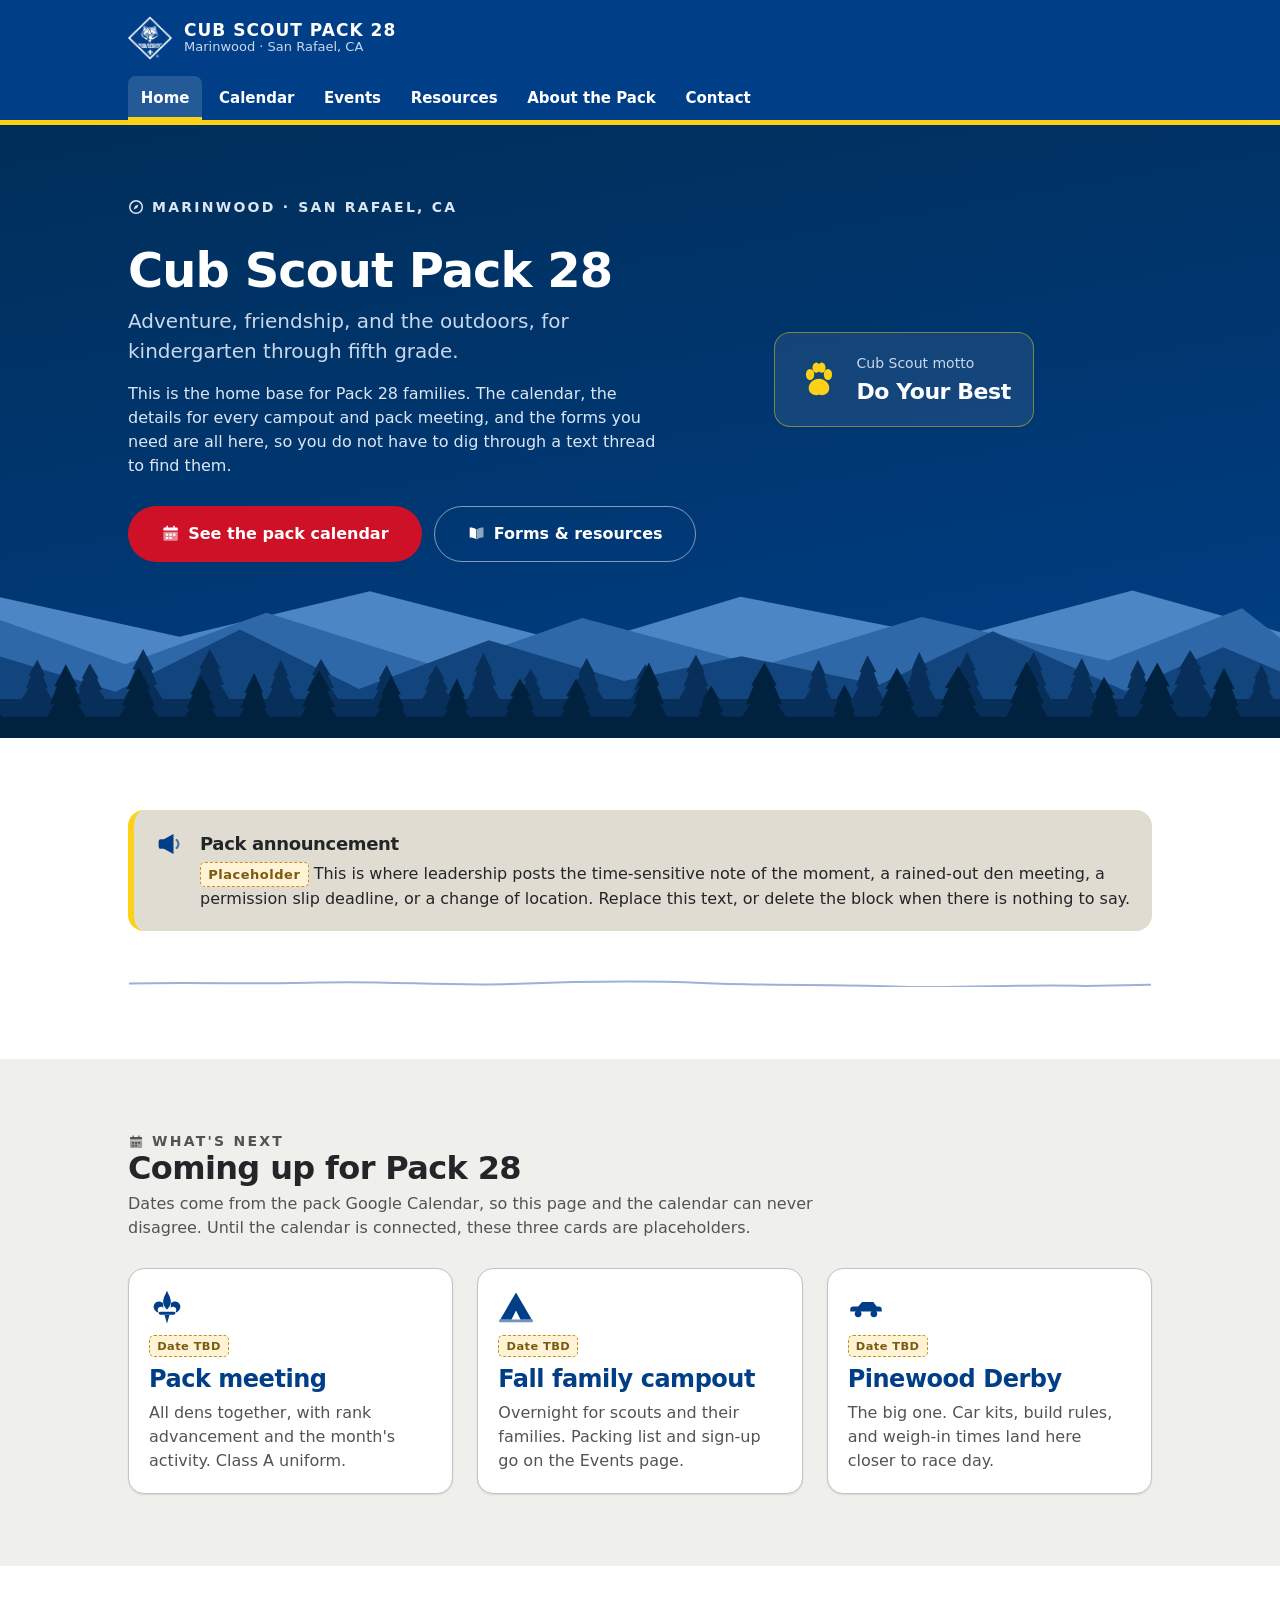
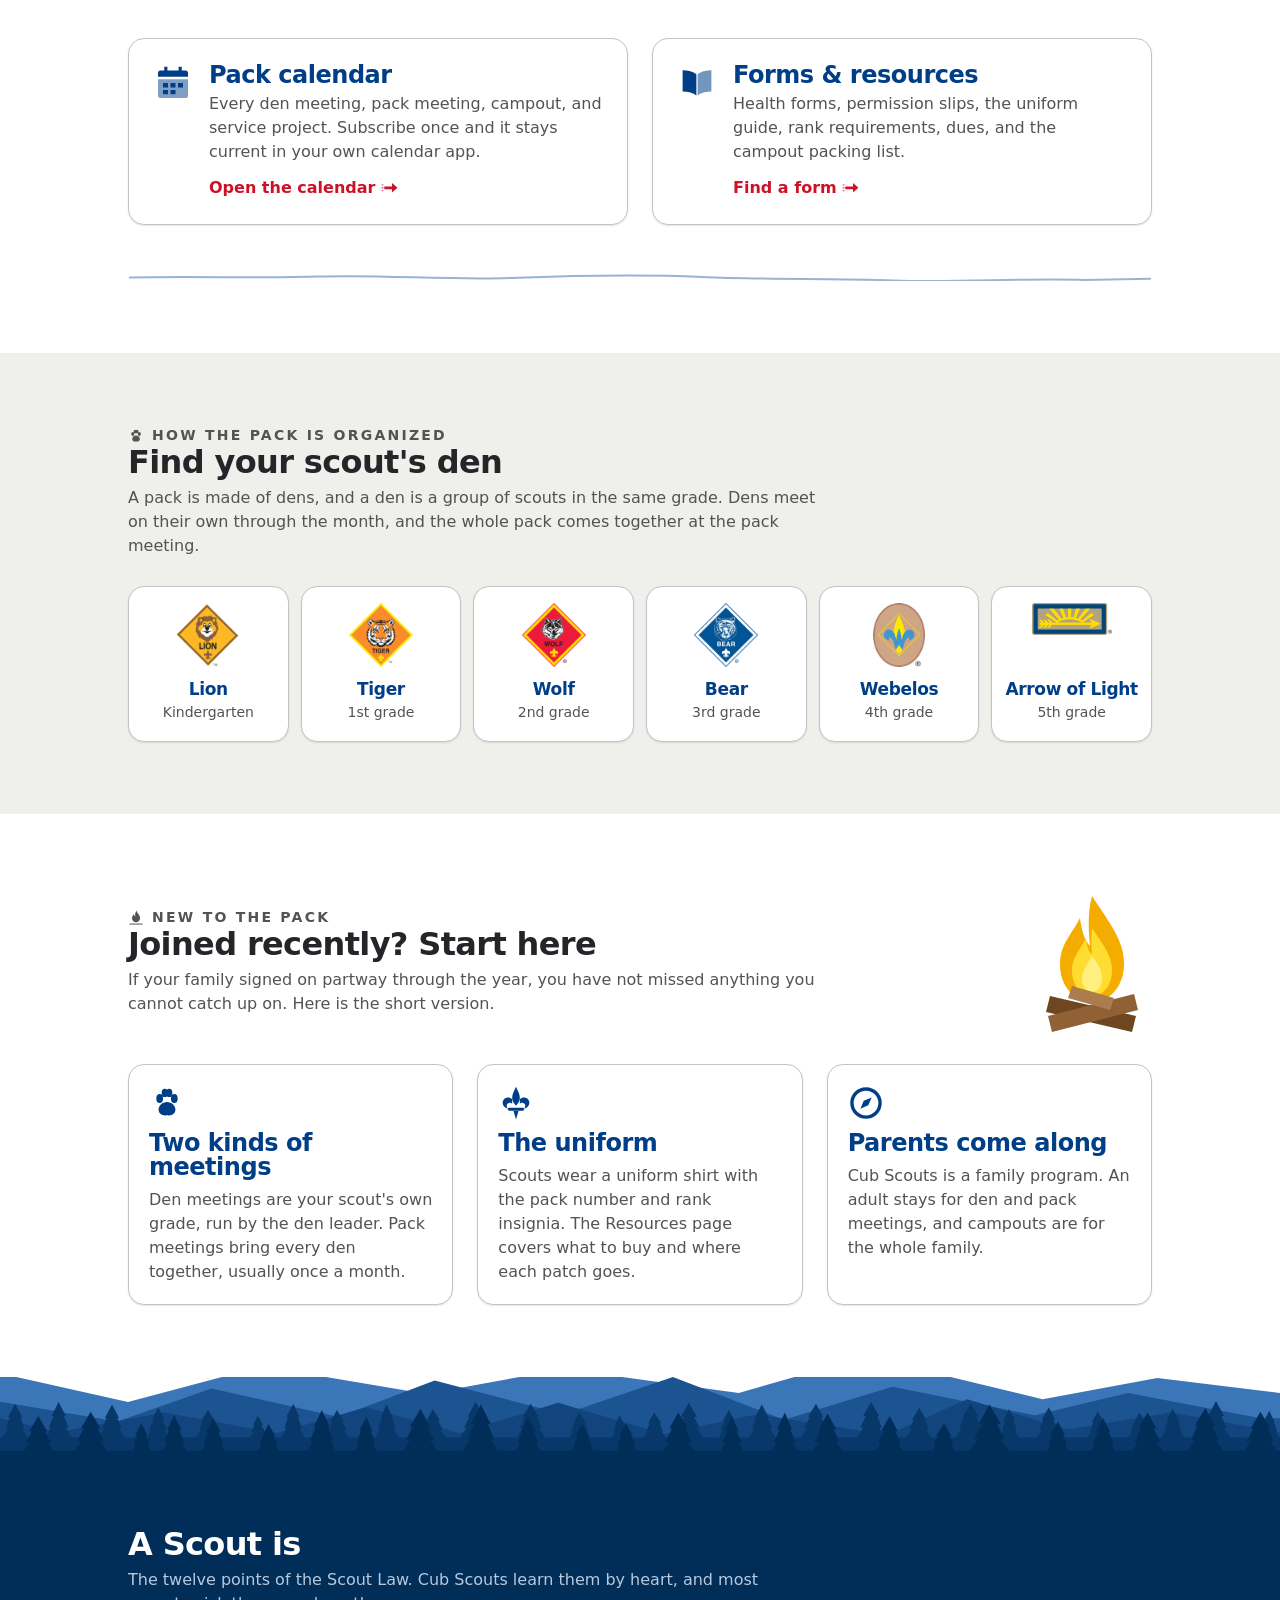
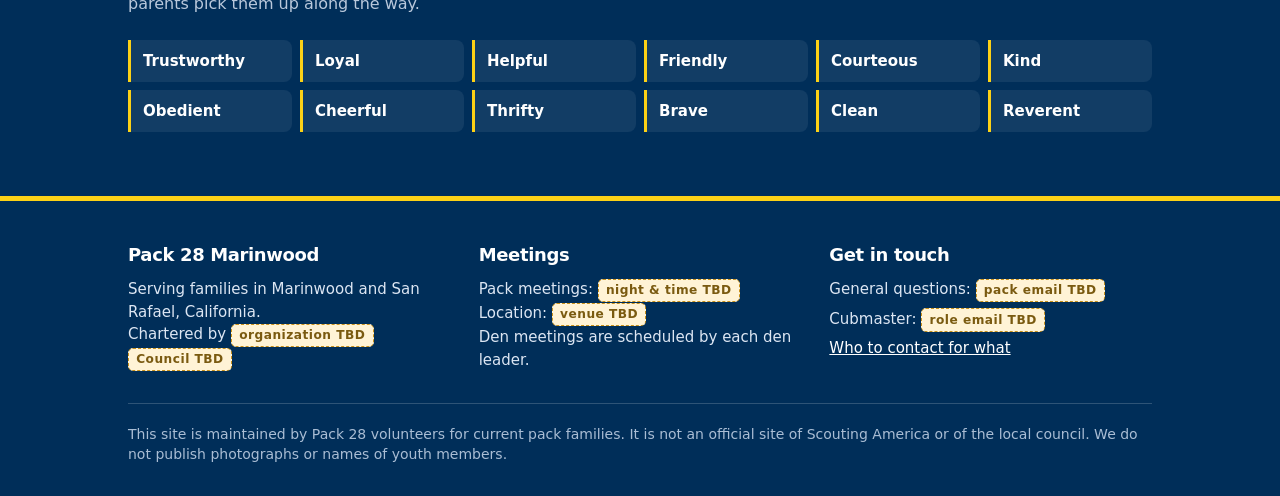
==== commit 5895588b: "Rebuild the hero ridge and the homepage treeline as layered mountains with a fir forest in front" ====
--- a/index.html
+++ b/index.html
@@ -28,7 +28,7 @@
 <meta name="description" content="Home base for the families of Cub Scout Pack 28 in Marinwood, San Rafael, California. Pack calendar, event details, forms, and family resources.">
 <meta name="robots" content="noindex">
 <link rel="stylesheet" href="assets/styles.css">
-  <!-- build: 20260903-043119 -->
+  <!-- build: 20260904-002421 -->
 </head>
 <body>
 
@@ -93,18 +93,13 @@
 
   <!-- Layered ridge silhouettes. Drawn here, not loaded. Decorative. -->
   <symbol id="art-ridge" viewBox="0 0 1440 220" preserveAspectRatio="xMidYMax slice">
-    <path fill="#1C5391" d="M0 220V120l120-48 110 46 110-58 130 66 130-42 120 48 120-58 140 50 120-58 130 54 110-32 100 40v132z"/>
-    <path fill="#12457E" d="M0 220v-62l100-40 110 38 120-48 110 44 120-36 140 44 120-48 120 42 130-36 130 40 120-36 120 34v64z"/>
-    <path fill="#083769" d="M0 220v-34l130-24 130 28 130-26 130 28 140-24 130 26 130-28 130 26 130-24 130 26 130-22v48z"/>
-    <path fill="#022B54" d="M34 220l26-44 26 44zM119 220l21-34 21 34zM187 220l28-50 28 50zM281 220l19-30 19 30zM352 220l26-42 26 42zM448 220l22-36 22 36zM531 220l29-52 29 52zM631 220l19-30 19 30zM709 220l26-44 26 44zM809 220l21-34 21 34zM892 220l28-48 28 48zM991 220l19-30 19 30zM1076 220l24-40 24 40zM1167 220l28-50 28 50zM1271 220l19-32 19 32zM1354 220l26-44 26 44z"/>
-    <path fill="#00223F" d="M0 220V212L90 198l96 12 104-16 98 14 106-18 100 16 104-12 96 14 102-16 98 12 104-14 86 10 100-14 60 12V220z"/>
-  </symbol>
-
-  <!-- Tree line the Scout Law band rises out of. Decorative. -->
-  <symbol id="art-treeline" viewBox="0 0 1440 100" preserveAspectRatio="xMidYMax slice">
-    <path fill="currentColor" fill-opacity=".45" d="M66 72l22-30 22 30zM144 72l26-36 26 36zM230 72l20-26 20 26zM305 72l27-40 27 40zM390 72l22-30 22 30zM474 72l26-34 26 34zM576 72l20-28 20 28zM657 72l27-38 27 38zM746 72l22-30 22 30zM830 72l26-36 26 36zM924 72l20-26 20 26zM1005 72l27-40 27 40zM1100 72l22-30 22 30zM1184 72l26-34 26 34zM1280 72l20-28 20 28zM1373 72l27-38 27 38z"/>
-    <path fill="currentColor" d="M0 70h1440v30H0zM20 72l30-52 30 52zM106 72l24-38 24 38zM176 72l34-64 34 64zM266 72l26-42 26 42zM340 72l32-56 32 56zM436 72l24-36 24 36zM513 72l35-68 35 68zM614 72l26-40 26 40zM692 72l32-58 32 58zM788 72l24-38 24 38zM866 72l34-62 34 62zM964 72l26-42 26 42zM1048 72l30-54 30 54zM1135 72l35-66 35 66zM1238 72l24-38 24 38zM1320 72l32-58 32 58z"/>
-  </symbol>
+    <path fill="#4C86C4" d="M-40 230L-40 53L202 106L416 55L652 116L833 61L1071 108L1274 54L1480 112L1480 230Z"/>
+    <path fill="#2E68A8" d="M-40 230L-40 73L141 137L300 79L496 141L655 85L856 139L1037 84L1247 133L1397 74L1480 138L1480 230Z"/>
+    <path fill="#12457E" d="M-40 230L-40 116L130 168L270 98L404 165L550 110L702 156L834 128L989 160L1117 100L1266 167L1376 118L1480 162L1480 230Z"/>
+    <path fill="#072F5A" d="M-40 176H1480V262H-40ZM-23 182L-23 177L-37 177L-29 164L-32 164L-27 150L-29 150L-20 132L-11 150L-13 150L-8 164L-11 164L-3 177L-17 177L-17 182ZM39 182L39 177L24 177L32 164L29 164L35 150L32 150L42 132L51 150L48 150L54 164L51 164L59 177L44 177L44 182ZM99 182L99 177L84 177L91 166L88 166L94 153L92 153L101 136L111 153L109 153L115 166L111 166L119 177L104 177L104 182ZM157 182L157 176L139 176L149 160L145 160L152 143L149 143L161 120L173 143L170 143L177 160L173 160L183 176L164 176L164 182ZM232 182L232 176L214 176L223 160L219 160L227 142L224 142L236 120L248 142L245 142L252 160L248 160L258 176L239 176L239 182ZM313 182L313 177L300 177L307 164L304 164L310 150L307 150L316 132L324 150L322 150L328 164L325 164L332 177L318 177L318 182ZM358 182L358 177L342 177L351 164L347 164L354 149L351 149L361 131L372 149L369 149L376 164L372 164L381 177L365 177L365 182ZM432 182L432 178L419 178L426 166L423 166L428 154L426 154L435 138L443 154L441 154L447 166L444 166L451 178L437 178L437 182ZM488 182L488 178L474 178L481 166L478 166L484 154L481 154L491 138L500 154L498 154L504 166L501 166L508 178L494 178L494 182ZM541 182L541 176L526 176L534 161L531 161L537 145L534 145L544 124L554 145L552 145L558 161L554 161L562 176L547 176L547 182ZM595 182L595 178L583 178L589 167L587 167L592 156L589 156L597 142L605 156L603 156L608 167L606 167L612 178L600 178L600 182ZM657 182L657 177L641 177L650 163L646 163L653 149L650 149L660 130L670 149L668 149L674 163L671 163L679 177L663 177L663 182ZM723 182L723 178L708 178L716 166L713 166L719 153L716 153L726 137L736 153L733 153L739 166L736 166L744 178L729 178L729 182ZM780 182L780 176L764 176L772 162L769 162L775 146L772 146L783 126L793 146L791 146L797 162L794 162L802 176L786 176L786 182ZM856 182L856 178L844 178L850 167L848 167L853 155L851 155L858 140L866 155L864 155L869 167L866 167L873 178L861 178L861 182ZM918 182L918 177L905 177L912 164L909 164L914 150L912 150L921 132L929 150L927 150L932 164L929 164L936 177L923 177L923 182ZM973 182L973 176L959 176L966 162L963 162L969 146L967 146L976 127L986 146L983 146L989 162L986 162L994 176L979 176L979 182ZM1031 182L1031 176L1016 176L1024 161L1021 161L1027 144L1025 144L1034 123L1044 144L1041 144L1047 161L1044 161L1052 176L1037 176L1037 182ZM1085 182L1085 176L1069 176L1077 161L1074 161L1080 144L1078 144L1088 123L1098 144L1095 144L1102 161L1098 161L1106 176L1091 176L1091 182ZM1159 182L1159 176L1143 176L1152 161L1148 161L1155 144L1152 144L1163 123L1173 144L1170 144L1177 161L1174 161L1182 176L1166 176L1166 182ZM1214 182L1214 177L1200 177L1207 163L1204 163L1210 149L1207 149L1217 130L1226 149L1224 149L1230 163L1226 163L1234 177L1220 177L1220 182ZM1277 182L1277 177L1263 177L1271 164L1268 164L1273 150L1271 150L1280 132L1289 150L1287 150L1292 164L1289 164L1297 177L1283 177L1283 182ZM1335 182L1335 176L1315 176L1325 160L1321 160L1329 143L1326 143L1339 121L1352 143L1349 143L1357 160L1353 160L1363 176L1343 176L1343 182ZM1417 182L1417 177L1405 177L1411 166L1409 166L1413 153L1411 153L1419 137L1427 153L1425 153L1430 166L1427 166L1433 177L1421 177L1421 182Z"/>
+    <path fill="#00223F" d="M-40 196H1480V288H-40ZM-24 208L-24 201L-46 201L-34 184L-39 184L-30 165L-34 165L-20 141L-6 165L-10 165L-1 184L-6 184L6 201L-16 201L-16 208ZM70 208L70 201L50 201L61 182L56 182L64 162L61 162L74 137L87 162L84 162L92 182L88 182L99 201L78 201L78 208ZM152 208L152 201L131 201L142 184L137 184L146 165L142 165L156 140L169 165L166 165L174 184L170 184L181 201L160 201L160 208ZM223 208L223 202L204 202L214 187L210 187L217 171L214 171L226 150L238 171L235 171L242 187L238 187L248 202L230 202L230 208ZM283 208L283 202L266 202L275 186L271 186L278 169L275 169L286 147L296 169L294 169L300 186L297 186L306 202L289 202L289 208ZM355 208L355 202L334 202L345 185L340 185L349 167L345 167L359 144L372 167L368 167L377 185L372 185L383 202L363 202L363 208ZM436 208L436 202L419 202L428 187L424 187L431 171L429 171L440 150L451 171L448 171L455 187L452 187L461 202L443 202L443 208ZM511 208L511 202L496 202L504 188L501 188L507 173L504 173L514 153L523 173L521 173L527 188L523 188L531 202L516 202L516 208ZM582 208L582 203L564 203L573 188L569 188L577 173L574 173L585 153L597 173L594 173L601 188L597 188L607 203L589 203L589 208ZM645 208L645 202L627 202L636 188L632 188L640 173L637 173L648 153L659 173L656 173L664 188L660 188L669 202L651 202L651 208ZM726 208L726 201L706 201L717 182L712 182L720 161L717 161L730 135L742 161L739 161L747 182L743 182L753 201L733 201L733 208ZM797 208L797 203L781 203L789 191L786 191L792 178L790 178L800 161L810 178L807 178L814 191L810 191L819 203L803 203L803 208ZM855 208L855 201L832 201L844 182L839 182L848 161L845 161L860 135L874 161L871 161L880 182L875 182L887 201L864 201L864 208ZM947 208L947 203L933 203L941 191L938 191L943 177L941 177L950 160L959 177L956 177L962 191L959 191L966 203L953 203L953 208ZM1005 208L1005 201L984 201L995 184L990 184L999 165L996 165L1009 141L1023 165L1020 165L1029 184L1024 184L1035 201L1014 201L1014 208ZM1074 208L1074 201L1051 201L1063 183L1058 183L1067 164L1063 164L1078 139L1093 164L1089 164L1098 183L1094 183L1106 201L1083 201L1083 208ZM1151 208L1151 201L1129 201L1140 181L1136 181L1145 161L1141 161L1155 134L1169 161L1165 161L1174 181L1170 181L1181 201L1159 201L1159 208ZM1239 208L1239 202L1222 202L1231 188L1227 188L1234 172L1231 172L1242 151L1254 172L1251 172L1258 188L1254 188L1263 202L1246 202L1246 208ZM1297 208L1297 201L1275 201L1287 182L1282 182L1291 162L1287 162L1302 135L1316 162L1312 162L1321 182L1316 182L1328 201L1306 201L1306 208ZM1373 208L1373 201L1354 201L1364 184L1360 184L1368 165L1365 165L1377 141L1389 165L1386 165L1393 184L1389 184L1399 201L1380 201L1380 208ZM1456 208L1456 202L1440 202L1448 186L1445 186L1452 169L1449 169L1459 147L1470 169L1467 169L1474 186L1470 186L1479 202L1463 202L1463 208Z"/>
+  </symbol>
+
 
   <!-- Hand-drawn section rule. Wobbles on purpose. -->
   <symbol id="art-divider" viewBox="0 0 1124 8" preserveAspectRatio="none">
@@ -356,6 +351,19 @@
     </div>
   </section>
 
+  <!-- Homepage-only art, kept outside #shared:sprite on purpose: the tree
+       line is used here and nowhere else, so the five subpages should not
+       carry its path data. -->
+  <svg class="sprite" aria-hidden="true" focusable="false" xmlns="http://www.w3.org/2000/svg">
+  <symbol id="art-treeline" viewBox="0 0 1440 150" preserveAspectRatio="xMidYMax slice">
+    <path fill="#3B76B8" d="M-40 150L-40 38L144 79L295 39L480 70L634 42L831 69L974 28L1173 76L1302 52L1480 74L1480 150Z"/>
+    <path fill="#1C5391" d="M-40 150L-40 72L132 101L238 64L381 96L489 55L634 93L757 51L882 99L1004 62L1164 94L1269 69L1421 98L1480 96L1480 150Z"/>
+    <path fill="#12457E" d="M-40 150L-40 88L65 113L185 91L311 114L412 85L517 114L628 80L747 115L851 93L999 116L1088 76L1202 110L1317 91L1445 114L1480 112L1480 150Z"/>
+    <path fill="#083769" d="M-40 119H1480V204H-40ZM-22 124L-22 121L-32 121L-27 112L-29 112L-25 102L-26 102L-20 90L-14 102L-15 102L-11 112L-13 112L-8 121L-18 121L-18 124ZM15 124L15 120L3 120L9 108L7 108L11 96L9 96L17 81L25 96L23 96L27 108L25 108L31 120L19 120L19 124ZM63 124L63 120L51 120L57 108L55 108L60 95L58 95L66 79L74 95L72 95L77 108L74 108L81 120L68 120L68 124ZM123 124L123 120L111 120L117 109L115 109L120 97L118 97L126 82L134 97L132 97L137 109L134 109L141 120L128 120L128 124ZM176 124L176 120L165 120L170 110L168 110L173 99L171 99L178 85L185 99L183 99L188 110L185 110L191 120L180 120L180 124ZM232 124L232 120L220 120L226 111L224 111L228 101L226 101L234 88L242 101L240 101L245 111L242 111L249 120L237 120L237 124ZM288 124L288 121L280 121L285 113L283 113L286 105L285 105L290 94L296 105L294 105L298 113L296 113L300 121L292 121L292 124ZM328 124L328 120L316 120L322 109L320 109L324 96L322 96L330 81L337 96L335 96L340 109L337 109L343 120L332 120L332 124ZM377 124L377 120L366 120L372 111L369 111L374 101L372 101L379 88L387 101L385 101L390 111L387 111L393 120L382 120L382 124ZM433 124L433 120L422 120L428 109L425 109L430 97L428 97L435 82L442 97L441 97L445 109L443 109L449 120L437 120L437 124ZM485 124L485 120L473 120L479 111L477 111L482 100L480 100L487 87L495 100L493 100L498 111L495 111L502 120L490 120L490 124ZM532 124L532 120L517 120L525 108L522 108L528 96L526 96L535 79L545 96L542 96L548 108L545 108L553 120L538 120L538 124ZM594 124L594 120L581 120L588 108L585 108L590 96L588 96L597 81L606 96L604 96L609 108L606 108L614 120L600 120L600 124ZM650 124L650 121L639 121L645 112L642 112L647 103L645 103L652 91L659 103L657 103L662 112L659 112L665 121L654 121L654 124ZM695 124L695 121L687 121L692 113L690 113L693 105L692 105L697 94L703 105L702 105L705 113L703 113L708 121L699 121L699 124ZM734 124L734 121L723 121L729 112L727 112L731 103L729 103L736 91L744 103L742 103L746 112L744 112L750 121L739 121L739 124ZM772 124L772 120L759 120L766 108L763 108L769 96L766 96L775 80L784 96L781 96L787 108L784 108L791 120L778 120L778 124ZM818 124L818 120L808 120L813 111L811 111L815 101L813 101L820 88L827 101L825 101L829 111L827 111L832 120L822 120L822 124ZM855 124L855 120L842 120L849 109L846 109L851 97L849 97L857 82L865 97L863 97L869 109L866 109L873 120L860 120L860 124ZM915 124L915 120L901 120L908 108L905 108L911 96L909 96L918 81L926 96L924 96L930 108L927 108L934 120L920 120L920 124ZM978 124L978 120L964 120L971 108L968 108L974 95L971 95L980 79L989 95L987 95L992 108L989 108L997 120L983 120L983 124ZM1031 124L1031 120L1019 120L1026 110L1023 110L1028 99L1026 99L1034 86L1042 99L1040 99L1045 110L1042 110L1048 120L1036 120L1036 124ZM1089 124L1089 120L1075 120L1082 108L1079 108L1085 96L1083 96L1092 81L1101 96L1098 96L1104 108L1101 108L1108 120L1094 120L1094 124ZM1133 124L1133 120L1124 120L1129 111L1127 111L1131 100L1129 100L1135 87L1142 100L1140 100L1144 111L1142 111L1147 120L1137 120L1137 124ZM1178 124L1178 120L1166 120L1172 110L1169 110L1174 99L1172 99L1180 85L1187 99L1185 99L1190 110L1188 110L1194 120L1182 120L1182 124ZM1233 124L1233 121L1222 121L1228 112L1226 112L1230 102L1228 102L1235 90L1242 102L1240 102L1244 112L1242 112L1247 121L1237 121L1237 124ZM1280 124L1280 121L1268 121L1274 112L1272 112L1276 103L1275 103L1282 91L1289 103L1287 103L1292 112L1289 112L1295 121L1284 121L1284 124ZM1317 124L1317 120L1306 120L1312 111L1310 111L1314 100L1312 100L1319 87L1327 100L1325 100L1329 111L1327 111L1333 120L1321 120L1321 124ZM1365 124L1365 119L1352 119L1359 108L1356 108L1361 95L1359 95L1368 78L1377 95L1374 95L1380 108L1377 108L1384 119L1370 119L1370 124ZM1426 124L1426 121L1416 121L1421 112L1419 112L1423 102L1421 102L1428 89L1434 102L1433 102L1437 112L1435 112L1440 121L1430 121L1430 124ZM1463 124L1463 120L1451 120L1457 110L1455 110L1460 98L1458 98L1465 84L1472 98L1471 98L1475 110L1473 110L1479 120L1467 120L1467 124Z"/>
+    <path fill="#002E59" d="M-40 134H1480V222H-40ZM-22 142L-22 138L-35 138L-28 128L-31 128L-26 117L-28 117L-20 102L-12 117L-14 117L-9 128L-12 128L-5 138L-18 138L-18 142ZM40 142L40 137L25 137L33 125L29 125L36 112L33 112L43 95L53 112L51 112L57 125L54 125L62 137L46 137L46 142ZM99 142L99 137L82 137L91 123L87 123L94 109L91 109L102 90L113 109L110 109L117 123L113 123L122 137L105 137L105 142ZM157 142L157 138L147 138L152 128L150 128L154 117L152 117L159 103L166 117L164 117L168 128L166 128L171 138L161 138L161 142ZM194 142L194 137L181 137L188 125L185 125L190 111L188 111L196 94L204 111L202 111L207 125L205 125L211 137L199 137L199 142ZM238 142L238 138L225 138L232 126L229 126L234 113L232 113L240 97L248 113L246 113L251 126L249 126L255 138L243 138L243 142ZM300 142L300 138L288 138L294 128L292 128L296 118L295 118L302 104L310 118L308 118L312 128L310 128L316 138L304 138L304 142ZM359 142L359 137L345 137L352 123L349 123L355 107L353 107L362 88L371 107L369 107L375 123L372 123L379 137L365 137L365 142ZM409 142L409 137L398 137L404 125L401 125L406 112L404 112L412 96L419 112L417 112L422 125L419 125L425 137L414 137L414 142ZM469 142L469 137L452 137L461 122L457 122L464 107L461 107L473 87L484 107L481 107L488 122L484 122L494 137L476 137L476 142ZM537 142L537 136L520 136L529 121L526 121L533 104L530 104L541 82L552 104L549 104L556 121L552 121L561 136L544 136L544 142ZM592 142L592 137L578 137L585 125L582 125L588 113L586 113L594 96L603 113L600 113L606 125L603 125L610 137L597 137L597 142ZM653 142L653 138L641 138L647 128L645 128L650 118L647 118L655 104L663 118L661 118L666 128L664 128L670 138L658 138L658 142ZM702 142L702 138L691 138L697 128L694 128L699 117L697 117L704 103L712 117L710 117L715 128L712 128L718 138L707 138L707 142ZM760 142L760 137L744 137L753 124L749 124L756 109L753 109L763 91L774 109L771 109L778 124L774 124L783 137L766 137L766 142ZM821 142L821 137L809 137L816 125L813 125L818 112L816 112L823 95L831 112L829 112L834 125L831 125L838 137L826 137L826 142ZM880 142L880 137L867 137L874 124L871 124L877 110L874 110L883 91L891 110L889 110L895 124L892 124L899 137L885 137L885 142ZM928 142L928 137L912 137L921 124L917 124L923 110L921 110L931 92L941 110L938 110L944 124L941 124L949 137L934 137L934 142ZM998 142L998 137L984 137L991 125L988 125L994 112L991 112L1001 95L1010 112L1007 112L1013 125L1010 125L1017 137L1003 137L1003 142ZM1059 142L1059 138L1046 138L1053 128L1050 128L1055 117L1053 117L1062 103L1070 117L1068 117L1073 128L1070 128L1077 138L1064 138L1064 142ZM1109 142L1109 136L1090 136L1100 121L1096 121L1104 104L1101 104L1113 82L1126 104L1122 104L1130 121L1126 121L1136 136L1117 136L1117 142ZM1188 142L1188 138L1176 138L1182 127L1179 127L1184 116L1182 116L1190 101L1198 116L1196 116L1200 127L1198 127L1204 138L1192 138L1192 142ZM1238 142L1238 138L1225 138L1232 126L1229 126L1235 113L1233 113L1241 97L1249 113L1247 113L1253 126L1250 126L1257 138L1243 138L1243 142ZM1288 142L1288 137L1272 137L1280 124L1277 124L1283 109L1281 109L1291 91L1301 109L1298 109L1305 124L1301 124L1310 137L1294 137L1294 142ZM1352 142L1352 136L1335 136L1344 122L1340 122L1347 106L1344 106L1356 86L1367 106L1364 106L1371 122L1368 122L1377 136L1359 136L1359 142ZM1415 142L1415 137L1398 137L1407 123L1403 123L1410 109L1407 109L1418 90L1429 109L1426 109L1433 123L1429 123L1438 137L1421 137L1421 142Z"/>
+  </symbol>
+  </svg>
+
   <svg class="treeline" aria-hidden="true"><use href="#art-treeline"></use></svg>
 
   <section class="law" aria-labelledby="scout-law">
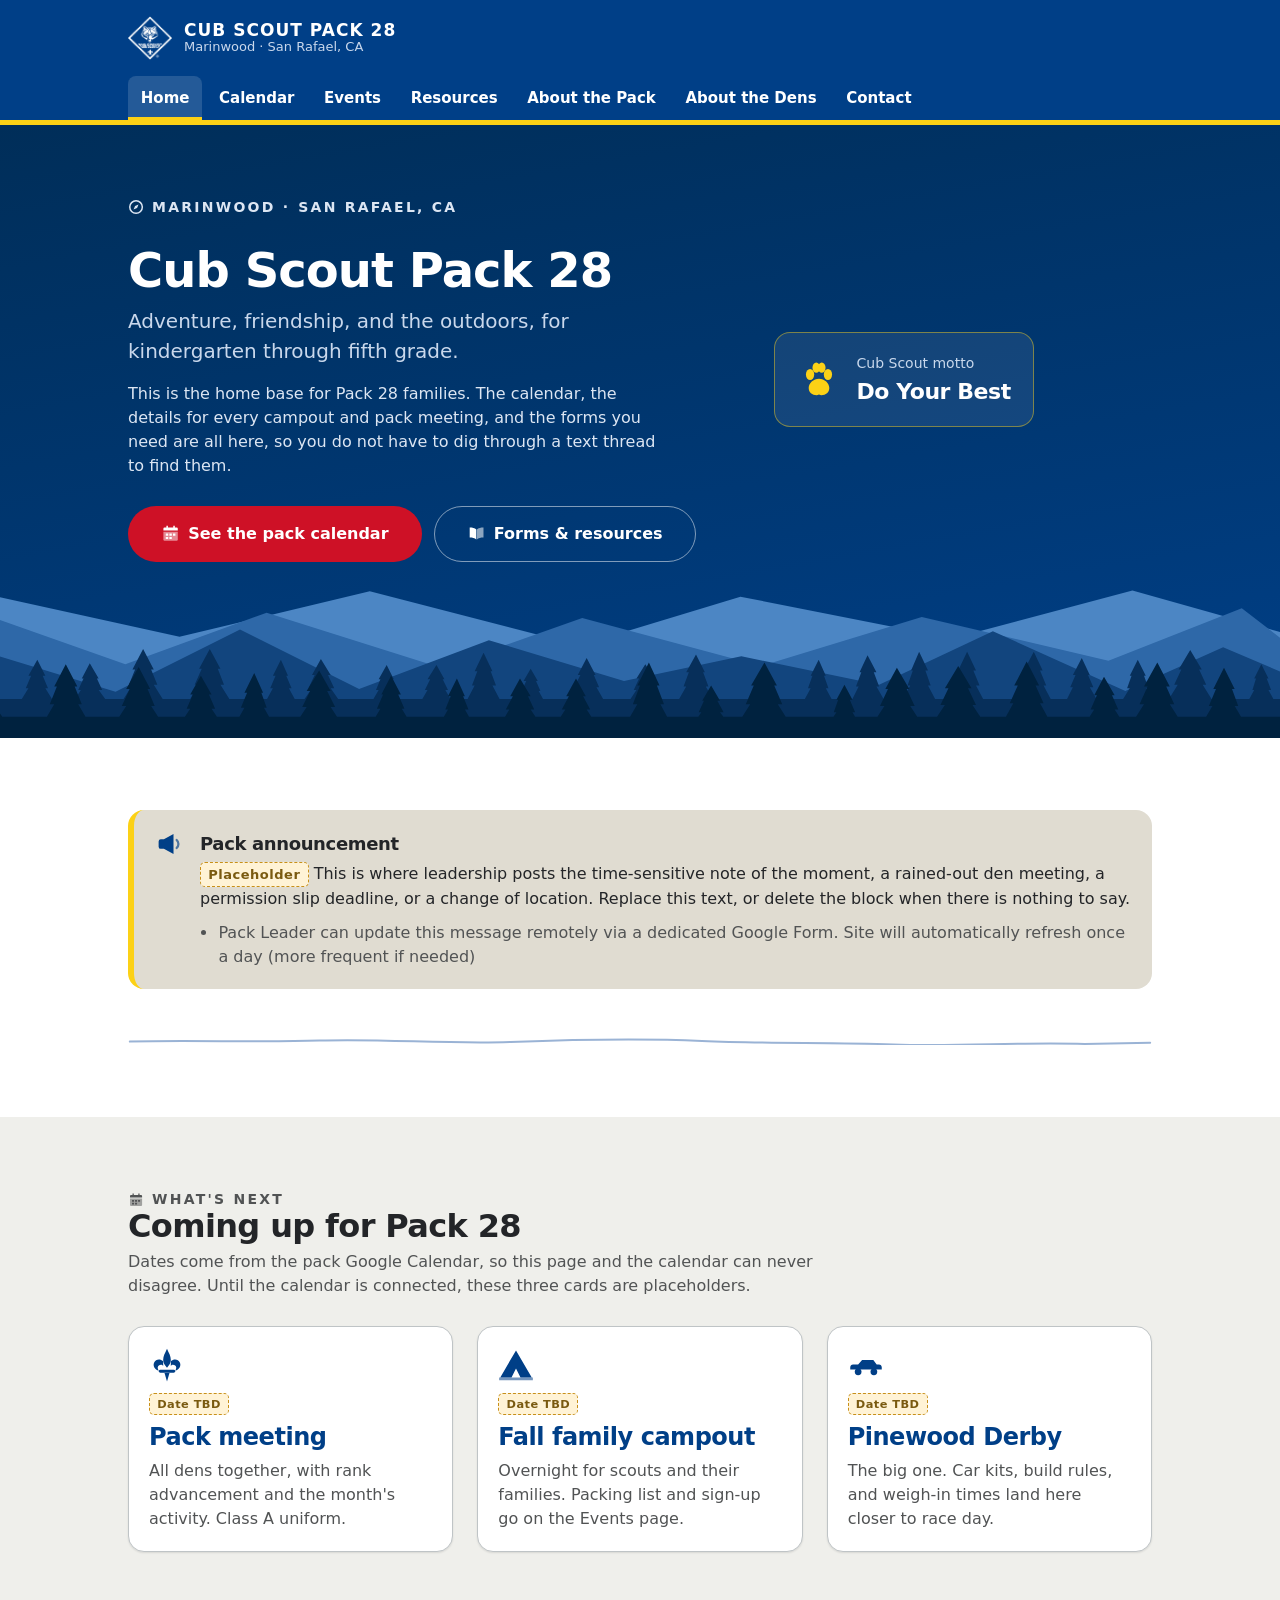
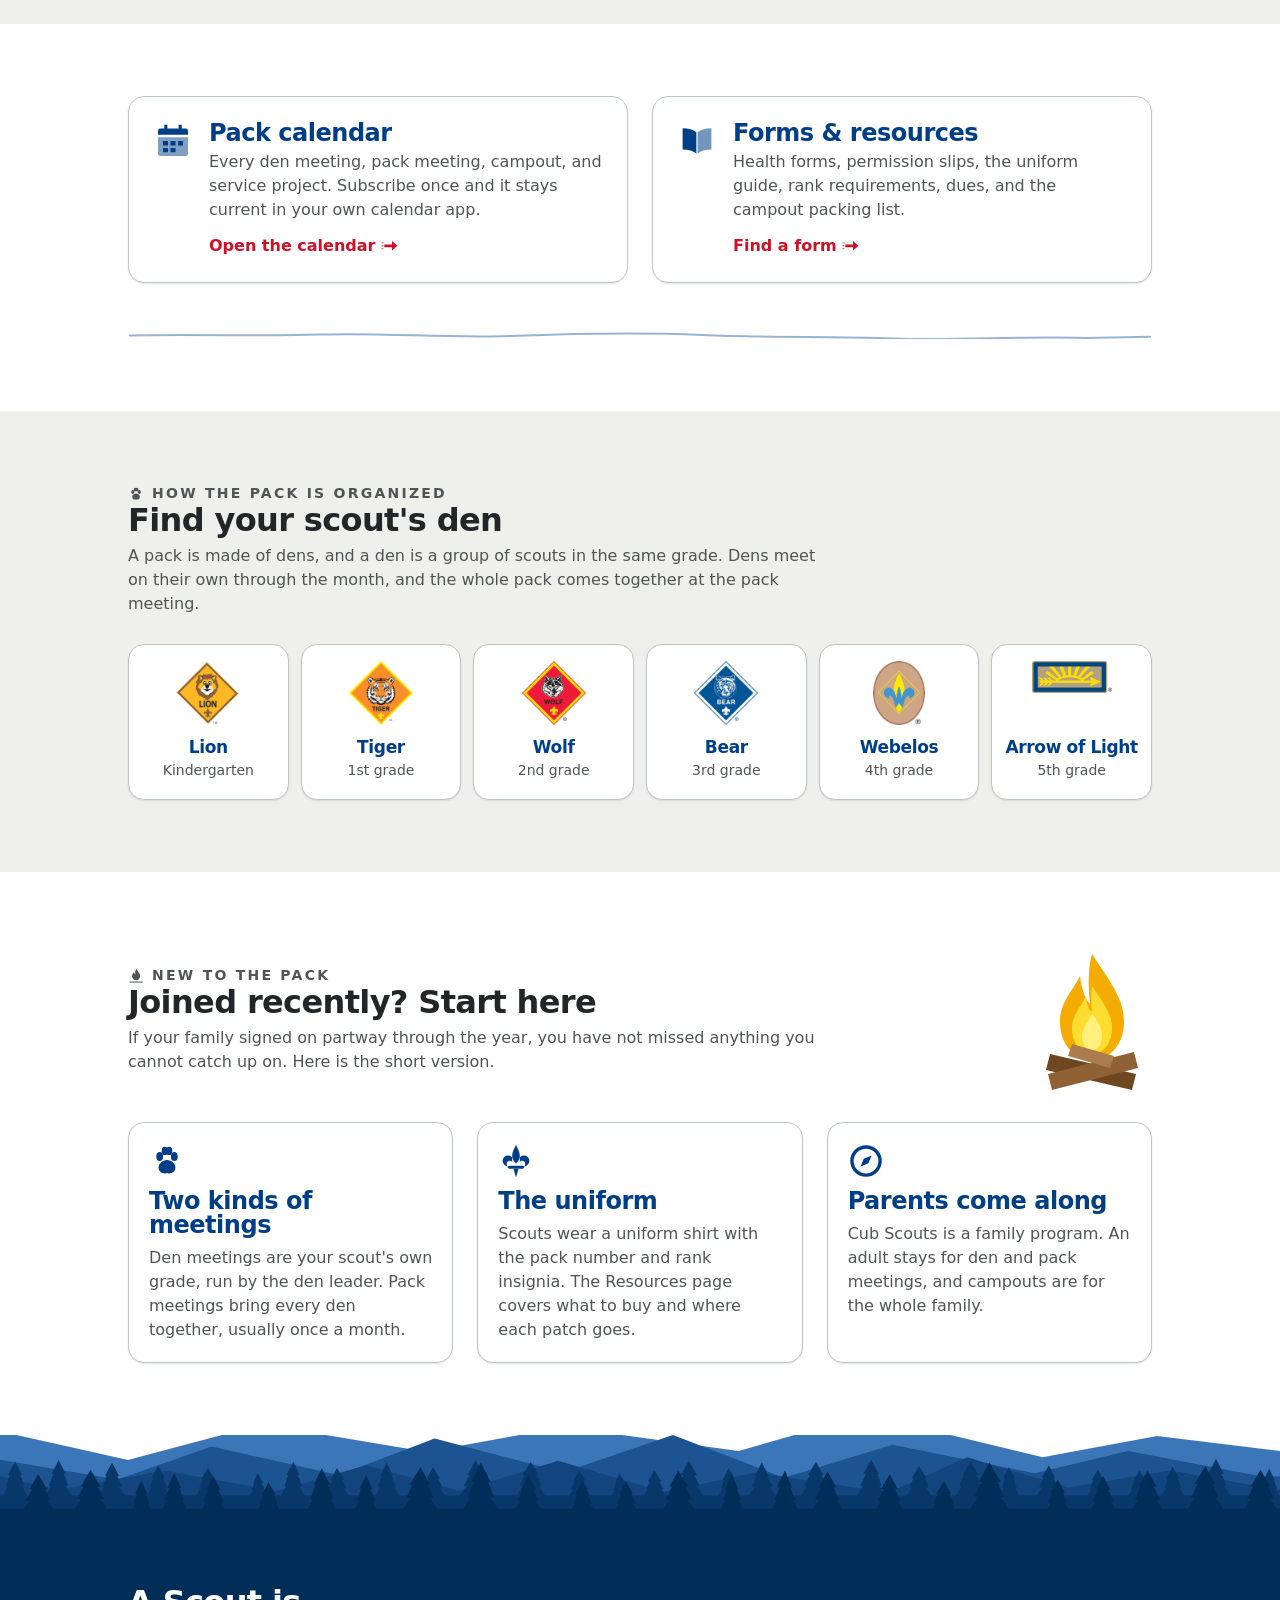
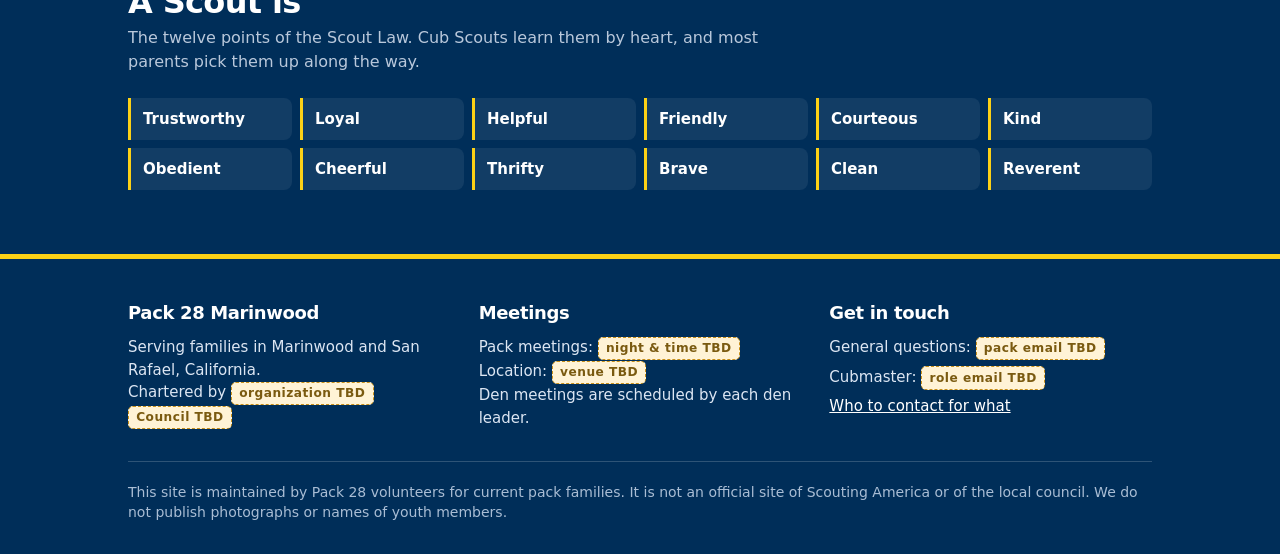
==== commit 655866a0: "Add About the Dens page, and note the remote update paths for the announcement and calendar" ====
--- a/index.html
+++ b/index.html
@@ -28,7 +28,7 @@
 <meta name="description" content="Home base for the families of Cub Scout Pack 28 in Marinwood, San Rafael, California. Pack calendar, event details, forms, and family resources.">
 <meta name="robots" content="noindex">
 <link rel="stylesheet" href="assets/styles.css">
-  <!-- build: 20260904-002421 -->
+  <!-- build: 20260904-004656 -->
 </head>
 <body>
 
@@ -141,6 +141,7 @@
         <li><a href="events.html">Events</a></li>
         <li><a href="resources.html">Resources</a></li>
         <li><a href="about.html">About the Pack</a></li>
+        <li><a href="dens.html">About the Dens</a></li>
         <li><a href="contact.html">Contact</a></li>
       </ul>
     </nav>
@@ -200,6 +201,9 @@
             deadline, or a change of location. Replace this text, or delete the block when
             there is nothing to say.
           </p>
+          <ul>
+            <li>Pack Leader can update this message remotely via a dedicated Google Form. Site will automatically refresh once a day (more frequent if needed)</li>
+          </ul>
         </div>
       </div>
       <svg class="divider" aria-hidden="true"><use href="#art-divider"></use></svg>
--- a/assets/styles.css
+++ b/assets/styles.css
@@ -231,12 +231,19 @@
   .nav-label { display: none; }
   .site-nav { display: block !important; padding-bottom: 0; }
   .header-bar { padding-block: 1rem; }
-  .site-nav ul { flex-direction: row; gap: .25rem; }
-  .site-nav a { min-height: 44px; padding: 0 .8rem; font-size: 15px; }
+  .site-nav ul { flex-direction: row; flex-wrap: wrap; gap: .25rem; }
+  /* Seven items only just fit at this breakpoint, so the row runs tighter
+     here and relaxes at 58rem. flex-wrap is the backstop: if a device
+     substitutes a wider font the nav drops to a second row instead of
+     spilling out of the header. */
+  .site-nav a { min-height: 44px; padding: 0 .5rem; font-size: 15px; }
   .site-nav a[aria-current="page"] {
     box-shadow: inset 0 -3px 0 var(--gold);
     border-radius: var(--radius-input) var(--radius-input) 0 0;
   }
+}
+@media (min-width: 58rem) {
+  .site-nav a { padding: 0 .8rem; }
 }
 
 /* --- hero and page head --------------------------------------------------- */
@@ -428,6 +435,8 @@
   color: var(--ink);
 }
 .announce p { margin: 0; }
+.announce ul { margin: .625rem 0 0; padding-left: 1.15rem; color: var(--ink-muted); }
+.announce li { margin: 0; }
 
 /* --- event cards ---------------------------------------------------------- */
 
@@ -597,3 +606,4 @@
 .stub-panel ul { margin: 0; padding-left: 1.15rem; color: var(--ink-muted); }
 .stub-panel li { margin-bottom: .4rem; }
 .stub-panel li:last-child { margin-bottom: 0; }
+.stub-panel li > ul { margin: .4rem 0 0; }
